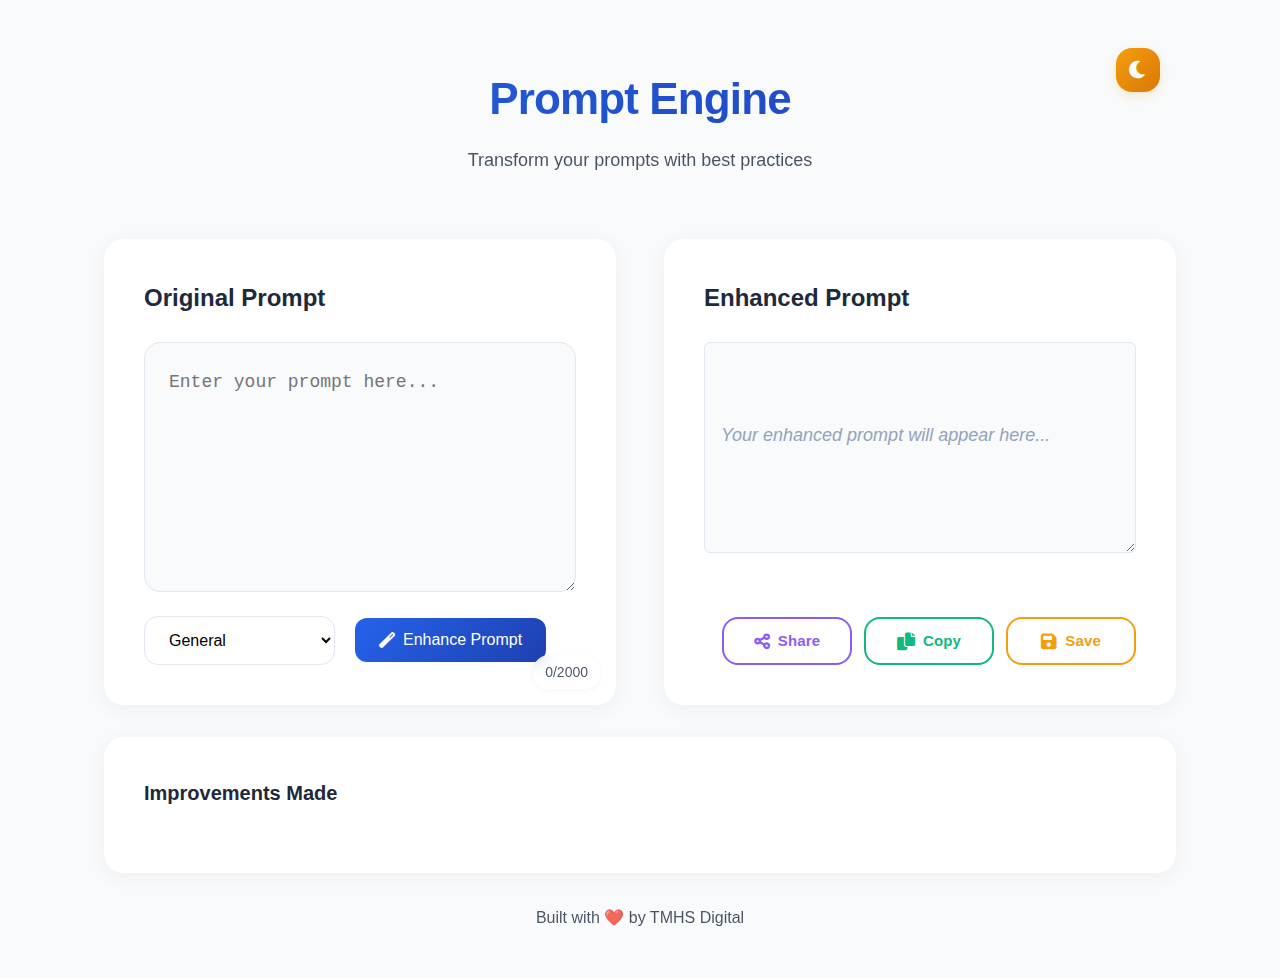
==== index.html @ 021c208a "Refactor UI styles for share dialog and improve accessibility and maintainability" ====
<!DOCTYPE html>
<html lang="en">
<head>
    <meta charset="UTF-8">
    <meta name="viewport" content="width=device-width, initial-scale=1.0">
    <meta name="theme-color" content="#f8fafc">
    <title>Prompt Engine - Transform Your Prompts</title>
    <link rel="stylesheet" href="css/styles.css">
    <link rel="stylesheet" href="https://cdnjs.cloudflare.com/ajax/libs/font-awesome/6.0.0/css/all.min.css">
</head>
<body>
    <div class="container">
        <header>
            <div class="feature-buttons">
                <button id="darkModeBtn" class="feature-btn" title="Toggle Dark Mode" aria-label="Toggle Dark Mode">
                    <i class="fas fa-moon"></i>
                </button>
            </div>
            <h1>Prompt Engine</h1>
            <p>Transform your prompts with best practices</p>
        </header>

        <main>
            <div class="prompt-container">
                <div class="input-section">
                    <h2>Original Prompt</h2>
                    <textarea 
                        id="originalPrompt" 
                        placeholder="Enter your prompt here..."
                        aria-label="Enter your original prompt"
                        data-max-length="2000"
                    ></textarea>
                    <div class="char-counter" id="charCounter">0/2000</div>
                    <div class="options">
                        <select id="promptType" aria-label="Select prompt type">
                            <option value="general">General</option>
                            <option value="completion">Completion</option>
                            <option value="chat">Chat</option>
                            <option value="image">Image Generation</option>
                        </select>
                        <button id="generateBtn" class="primary-btn">
                            <i class="fas fa-magic"></i> Enhance Prompt
                        </button>
                    </div>
                </div>

                <div class="output-section">
                    <h2>Enhanced Prompt</h2>
                    <div id="enhancedPrompt" class="enhanced-output" aria-live="polite">
                        <p class="placeholder">Your enhanced prompt will appear here...</p>
                    </div>
                    <div class="actions">
                        <button id="shareBtn" class="secondary-btn" title="Share Prompt">
                            <i class="fas fa-share-alt"></i> Share
                        </button>
                        <button id="copyBtn" class="secondary-btn" title="Copy to Clipboard">
                            <i class="fas fa-copy"></i> Copy
                        </button>
                        <button id="saveBtn" class="secondary-btn" title="Save Prompt">
                            <i class="fas fa-save"></i> Save
                        </button>
                    </div>
                </div>
            </div>

            <div class="improvements-section">
                <h3>Improvements Made</h3>
                <ul id="improvementsList"></ul>
            </div>
        </main>

        <footer>
            <p>Built with ❤️ by TMHS Digital</p>
        </footer>
    </div>

    <!-- Saved Prompts Viewer -->
    <div id="savedPromptsViewer" class="saved-prompts-viewer">
        <div class="saved-prompts-content">
            <div class="saved-prompts-header">
                <h3>Saved Prompts</h3>
                <button class="close-viewer-btn">
                    <i class="fas fa-times"></i>
                </button>
            </div>
            <div class="saved-prompts-list"></div>
        </div>
    </div>

    <!-- Scripts -->
    <script type="module" src="js/features/uiFeatures.js"></script>
    <script type="module" src="js/features/promptTypes.js"></script>
    <script type="module" src="js/features/enhancementRules.js"></script>
    <script type="module" src="js/features/promptValidator.js"></script>
    <script type="module" src="js/features/promptEnhancer.js"></script>
    <script type="module" src="js/features/shareFeatures.js"></script>
    <script type="module" src="js/main.js"></script>
</body>
</html>
---- css/styles.css ----
:root {
    --primary-color: #2563eb;
    --secondary-color: #1e40af;
    --background-color: #f8fafc;
    --text-color: #1e293b;
    --border-color: #e2e8f0;
    --success-color: #10b981;
    --shadow-color: rgba(0, 0, 0, 0.1);
    --notification-info: #3b82f6;
    --notification-success: #10b981;
    --notification-error: #ef4444;
    --dark-bg: #1a1a1a;
    --dark-surface: #2d2d2d;
    --dark-text: #e5e5e5;
}

* {
    margin: 0;
    padding: 0;
    box-sizing: border-box;
}

body {
    font-family: -apple-system, BlinkMacSystemFont, 'Segoe UI', Roboto, Oxygen, Ubuntu, Cantarell, sans-serif;
    line-height: 1.6;
    color: var(--text-color);
    background-color: var(--background-color);
}

.container {
    max-width: 1200px;
    margin: 0 auto;
    padding: 2rem 4rem;
    min-height: 100vh;
    display: flex;
    flex-direction: column;
}

header {
    text-align: center;
    margin-bottom: 4rem;
    position: relative;
    padding-top: 2rem;
}

header h1 {
    font-size: 2.75rem;
    font-weight: 800;
    background: linear-gradient(135deg, var(--primary-color), var(--secondary-color));
    -webkit-background-clip: text;
    background-clip: text;
    -webkit-text-fill-color: transparent;
    margin-bottom: 0.75rem;
    letter-spacing: -0.02em;
}

header p {
    color: var(--text-color);
    opacity: 0.8;
    font-size: 1.125rem;
    font-weight: 500;
}

.prompt-container {
    display: grid;
    grid-template-columns: repeat(2, 1fr);
    gap: 3rem;
    margin-bottom: 2rem;
}

.input-section, .output-section {
    background: white;
    padding: 2.5rem;
    border-radius: 1.25rem;
    box-shadow: 0 4px 20px rgba(0, 0, 0, 0.05);
    display: flex;
    flex-direction: column;
    gap: 1.5rem;
}

h2 {
    font-size: 1.5rem;
    font-weight: 600;
    color: var(--text-color);
    margin: 0;
}

textarea, .enhanced-output {
    flex: 1;
    min-height: 250px;
    padding: 1.5rem;
    border: 1px solid var(--border-color);
    border-radius: 1rem;
    font-size: 1.125rem;
    line-height: 1.7;
    background: var(--background-color);
    transition: all 0.2s ease;
    resize: vertical;
    max-height: 500px;
}

textarea:focus {
    outline: none;
    border-color: var(--primary-color);
    box-shadow: 0 0 0 3px rgba(37, 99, 235, 0.1);
}

.options {
    display: flex;
    gap: 1.25rem;
    align-items: center;
    flex-wrap: wrap;
}

select {
    min-width: 180px;
    padding: 0.875rem 1.25rem;
    border: 1px solid var(--border-color);
    border-radius: 0.875rem;
    font-size: 1rem;
    background-color: white;
    cursor: pointer;
    transition: all 0.2s ease;
}

select:hover {
    border-color: var(--primary-color);
}

.primary-btn, .secondary-btn {
    height: 2.75rem;
    padding: 0 1.5rem;
    border: none;
    border-radius: 0.75rem;
    font-size: 1rem;
    font-weight: 500;
    cursor: pointer;
    display: inline-flex;
    align-items: center;
    justify-content: center;
    gap: 0.5rem;
    transition: all 0.2s ease;
    white-space: nowrap;
}

.primary-btn {
    background: linear-gradient(135deg, var(--primary-color), var(--secondary-color));
    color: white;
    min-width: 160px;
}

.primary-btn:hover {
    transform: translateY(-1px);
    box-shadow: 0 4px 12px rgba(37, 99, 235, 0.2);
}

.secondary-btn {
    background-color: white;
    color: var(--text-color);
    border: 1px solid var(--border-color);
    min-width: 120px;
}

.secondary-btn:hover {
    border-color: var(--primary-color);
    color: var(--primary-color);
    transform: translateY(-1px);
}

.enhanced-output {
    background-color: var(--background-color);
    padding: 1rem;
    border-radius: 0.375rem;
    min-height: 200px;
    max-height: 400px;
    margin-bottom: 1rem;
    overflow-y: auto;
    word-wrap: break-word;
    white-space: pre-wrap;
}

.enhanced-output pre {
    margin: 0;
    white-space: pre-wrap;
    word-wrap: break-word;
    font-family: inherit;
}

.placeholder {
    color: #94a3b8;
    font-style: italic;
}

.actions {
    display: flex;
    gap: 1rem;
    justify-content: flex-end;
    margin-top: auto;
}

.improvements-section {
    background: white;
    padding: 2.5rem;
    border-radius: 1.25rem;
    box-shadow: 0 4px 20px rgba(0, 0, 0, 0.05);
    margin-top: 1rem;
}

.improvements-section h3 {
    font-size: 1.25rem;
    font-weight: 600;
    margin-bottom: 1.5rem;
    color: var(--text-color);
}

#improvementsList {
    display: grid;
    gap: 1.25rem;
    grid-template-columns: repeat(auto-fit, minmax(350px, 1fr));
}

#improvementsList li {
    padding: 1.25rem;
    background: var(--background-color);
    border-radius: 1rem;
    display: flex;
    align-items: center;
    gap: 1rem;
    transition: transform 0.2s ease;
}

#improvementsList li:hover {
    transform: translateY(-2px);
}

#improvementsList li::before {
    content: "✓";
    display: flex;
    align-items: center;
    justify-content: center;
    width: 24px;
    height: 24px;
    background: var(--success-color);
    color: white;
    border-radius: 50%;
    flex-shrink: 0;
}

footer {
    text-align: center;
    padding: 2rem 0 1rem;
    color: var(--text-color);
    opacity: 0.8;
}

@media (max-width: 768px) {
    .prompt-container {
        grid-template-columns: 1fr;
    }
    
    .container {
        padding: 1rem;
    }
}

/* Dark Mode Styles */
.dark-mode {
    --background-color: var(--dark-bg);
    --text-color: var(--dark-text);
    color-scheme: dark;
}

.dark-mode .input-section,
.dark-mode .output-section,
.dark-mode .improvements-section {
    background: var(--dark-surface);
    box-shadow: 0 4px 20px rgba(0, 0, 0, 0.2);
}

.dark-mode textarea,
.dark-mode .enhanced-output,
.dark-mode select,
.dark-mode #improvementsList li {
    background: var(--dark-bg);
    border-color: #404040;
}

.dark-mode .secondary-btn {
    background: var(--dark-surface);
    border-color: #404040;
    color: var(--dark-text);
}

.dark-mode .secondary-btn:hover {
    border-color: #60a5fa;
    color: #60a5fa;
}

/* Character Counter */
.char-counter {
    font-size: 0.875rem;
    color: var(--text-color);
    opacity: 0.8;
    text-align: right;
    margin: -0.75rem 0 0 0;
}

/* Share Button */
.share-btn {
    margin-left: auto;
}

/* Notifications */
.notification {
    position: fixed;
    bottom: 1rem;
    right: 1rem;
    padding: 1rem 1.5rem;
    border-radius: 0.5rem;
    background: white;
    color: var(--text-color);
    box-shadow: 0 4px 6px var(--shadow-color);
    transform: translateY(100%);
    opacity: 0;
    transition: all 0.3s ease;
}

.notification.show {
    transform: translateY(0);
    opacity: 1;
}

.notification.info {
    background: var(--notification-info);
    color: white;
}

.notification.success {
    background: var(--notification-success);
    color: white;
}

.notification.error {
    background: var(--notification-error);
    color: white;
}

/* Loading State */
.loading {
    opacity: 0.7;
    cursor: not-allowed;
}

/* Feature Buttons */
.feature-buttons {
    position: absolute;
    top: 1rem;
    right: 1rem;
    display: flex;
    gap: 0.75rem;
}

.feature-btn {
    width: 2.75rem;
    height: 2.75rem;
    border-radius: 1rem;
    background: white;
    border: 2px solid var(--border-color);
    cursor: pointer;
    color: var(--text-color);
    transition: all 0.3s ease;
    display: flex;
    align-items: center;
    justify-content: center;
    position: relative;
    overflow: hidden;
}

.feature-btn::before {
    content: '';
    position: absolute;
    top: 0;
    left: 0;
    right: 0;
    bottom: 0;
    background: currentColor;
    opacity: 0;
    transition: opacity 0.2s ease;
    z-index: 0;
}

.feature-btn i {
    font-size: 1.25rem;
    z-index: 1;
    transition: all 0.3s ease;
}

/* Dark Mode Toggle Specific Styles */
#darkModeBtn {
    background: linear-gradient(135deg, #f59e0b, #d97706);
    border: none;
    color: white;
    box-shadow: 0 4px 12px rgba(245, 158, 11, 0.2);
}

#darkModeBtn:hover {
    transform: translateY(-2px) scale(1.05);
    box-shadow: 0 6px 16px rgba(245, 158, 11, 0.3);
}

#darkModeBtn::after {
    content: 'Toggle theme';
    position: absolute;
    bottom: -2.5rem;
    left: 50%;
    transform: translateX(-50%) translateY(10px);
    background: rgba(0, 0, 0, 0.8);
    color: white;
    padding: 0.5rem 0.75rem;
    border-radius: 0.5rem;
    font-size: 0.875rem;
    white-space: nowrap;
    opacity: 0;
    visibility: hidden;
    transition: all 0.2s ease;
    pointer-events: none;
}

#darkModeBtn:hover::after {
    opacity: 1;
    visibility: visible;
    transform: translateX(-50%) translateY(0);
}

/* Dark Mode Button States */
.dark-mode #darkModeBtn {
    background: linear-gradient(135deg, #3b82f6, #1d4ed8);
    box-shadow: 0 4px 12px rgba(59, 130, 246, 0.2);
}

.dark-mode #darkModeBtn:hover {
    box-shadow: 0 6px 16px rgba(59, 130, 246, 0.3);
}

.dark-mode #darkModeBtn i {
    transform: rotate(360deg);
}

/* Pulse Animation for Initial Load */
@keyframes pulse {
    0% { transform: scale(1); }
    50% { transform: scale(1.05); }
    100% { transform: scale(1); }
}

.feature-btn.pulse {
    animation: pulse 2s ease infinite;
}

/* Mobile Adjustments */
@media (max-width: 768px) {
    .feature-buttons {
        top: 0.75rem;
        right: 0.75rem;
    }

    .feature-btn {
        width: 2.5rem;
        height: 2.5rem;
    }
}

/* Responsive Design Updates */
@media (max-width: 1200px) {
    .container {
        padding: 2rem;
    }
}

@media (max-width: 768px) {
    .prompt-container {
        grid-template-columns: 1fr;
        gap: 2rem;
    }

    .input-section, .output-section {
        padding: 2rem;
    }

    .options {
        flex-direction: column;
        align-items: stretch;
    }

    select, .primary-btn {
        width: 100%;
    }

    .actions {
        flex-wrap: wrap;
        justify-content: stretch;
    }

    .secondary-btn {
        flex: 1;
        min-width: 0;
    }
}

/* Character Counter Position */
.char-counter {
    position: absolute;
    bottom: 1rem;
    right: 1rem;
    font-size: 0.875rem;
    color: var(--text-color);
    opacity: 0.8;
    background: rgba(255, 255, 255, 0.9);
    padding: 0.35rem 0.75rem;
    border-radius: 1rem;
    -webkit-backdrop-filter: blur(8px);
    backdrop-filter: blur(8px);
    box-shadow: 0 2px 8px rgba(0, 0, 0, 0.05);
    transition: all 0.2s ease;
    z-index: 1;
}

.dark-mode .char-counter {
    background: rgba(45, 45, 45, 0.9);
    color: var(--dark-text);
}

.char-counter.near-limit {
    color: var(--notification-error);
    background: rgba(254, 226, 226, 0.9);
}

.dark-mode .char-counter.near-limit {
    background: rgba(127, 29, 29, 0.9);
}

/* Output Actions */
.actions {
    display: flex;
    gap: 0.75rem;
    justify-content: flex-end;
    margin-top: 1.5rem;
}

.secondary-btn {
    background: transparent;
    color: var(--text-color);
    border: 2px solid var(--border-color);
    min-width: 130px;
    height: 3rem;
    padding: 0 1.25rem;
    border-radius: 1rem;
    font-size: 0.9375rem;
    font-weight: 600;
    letter-spacing: 0.01em;
    display: inline-flex;
    align-items: center;
    justify-content: center;
    gap: 0.5rem;
    transition: all 0.2s ease;
    position: relative;
    overflow: hidden;
}

.secondary-btn::before {
    content: '';
    position: absolute;
    top: 0;
    left: 0;
    right: 0;
    bottom: 0;
    background: currentColor;
    opacity: 0;
    transition: opacity 0.2s ease;
    z-index: 0;
}

.secondary-btn:hover {
    transform: translateY(-2px);
    border-color: var(--primary-color);
    color: var(--primary-color);
    box-shadow: 0 4px 12px rgba(37, 99, 235, 0.1);
}

.secondary-btn:hover::before {
    opacity: 0.05;
}

.secondary-btn i {
    font-size: 1.125rem;
    z-index: 1;
}

.secondary-btn span {
    z-index: 1;
}

/* Specific button styles */
.secondary-btn[title="Share Prompt"] {
    border-color: #8b5cf6;
    color: #8b5cf6;
}

.secondary-btn[title="Share Prompt"]:hover {
    border-color: #7c3aed;
    color: #7c3aed;
    box-shadow: 0 4px 12px rgba(139, 92, 246, 0.1);
}

.secondary-btn[title="Copy to Clipboard"] {
    border-color: #10b981;
    color: #10b981;
}

.secondary-btn[title="Copy to Clipboard"]:hover {
    border-color: #059669;
    color: #059669;
    box-shadow: 0 4px 12px rgba(16, 185, 129, 0.1);
}

.secondary-btn[title="Save Prompt"] {
    border-color: #f59e0b;
    color: #f59e0b;
}

.secondary-btn[title="Save Prompt"]:hover {
    border-color: #d97706;
    color: #d97706;
    box-shadow: 0 4px 12px rgba(245, 158, 11, 0.1);
}

/* Dark mode adjustments for buttons */
.dark-mode .secondary-btn {
    background: transparent;
    border-color: #4b5563;
    color: var(--dark-text);
}

.dark-mode .secondary-btn[title="Share Prompt"] {
    border-color: #8b5cf6;
    color: #a78bfa;
}

.dark-mode .secondary-btn[title="Copy to Clipboard"] {
    border-color: #10b981;
    color: #34d399;
}

.dark-mode .secondary-btn[title="Save Prompt"] {
    border-color: #f59e0b;
    color: #fbbf24;
}

.dark-mode .secondary-btn:hover {
    transform: translateY(-2px);
    box-shadow: 0 4px 12px rgba(0, 0, 0, 0.2);
}

/* Mobile responsiveness for buttons */
@media (max-width: 768px) {
    .actions {
        flex-direction: row;
        flex-wrap: wrap;
        gap: 1rem;
    }

    .secondary-btn {
        flex: 1;
        min-width: 0;
        padding: 0 1rem;
    }
}

/* Input Section Position */
.input-section {
    position: relative;
}

/* Saved Prompts Viewer */
.saved-prompts-viewer {
    position: fixed;
    top: 0;
    left: 0;
    right: 0;
    bottom: 0;
    background: rgba(0, 0, 0, 0.5);
    display: flex;
    align-items: center;
    justify-content: center;
    z-index: 1000;
    opacity: 0;
    visibility: hidden;
    transition: all 0.3s ease;
    backdrop-filter: blur(4px);
    -webkit-backdrop-filter: blur(4px);
}

.saved-prompts-viewer.show {
    opacity: 1;
    visibility: visible;
}

.saved-prompts-content {
    background: white;
    width: 90%;
    max-width: 800px;
    max-height: 90vh;
    border-radius: 1.25rem;
    box-shadow: 0 8px 32px rgba(0, 0, 0, 0.1);
    overflow: hidden;
    transform: translateY(20px);
    transition: transform 0.3s ease;
}

.saved-prompts-viewer.show .saved-prompts-content {
    transform: translateY(0);
}

.saved-prompts-header {
    padding: 1.5rem 2rem;
    border-bottom: 1px solid var(--border-color);
    display: flex;
    align-items: center;
    justify-content: space-between;
}

.saved-prompts-header h3 {
    font-size: 1.5rem;
    font-weight: 700;
    margin: 0;
    background: linear-gradient(135deg, var(--primary-color), var(--secondary-color));
    -webkit-background-clip: text;
    background-clip: text;
    -webkit-text-fill-color: transparent;
}

.close-viewer-btn {
    background: none;
    border: none;
    color: var(--text-color);
    cursor: pointer;
    padding: 0.5rem;
    font-size: 1.25rem;
    transition: all 0.2s ease;
}

.close-viewer-btn:hover {
    color: var(--primary-color);
    transform: scale(1.1);
}

.saved-prompts-list {
    padding: 2rem;
    overflow-y: auto;
    max-height: calc(90vh - 5rem);
}

.saved-prompt-item {
    background: var(--background-color);
    border-radius: 1rem;
    padding: 1.5rem;
    margin-bottom: 1.5rem;
    transition: all 0.2s ease;
}

.saved-prompt-item:last-child {
    margin-bottom: 0;
}

.saved-prompt-item:hover {
    transform: translateY(-2px);
    box-shadow: 0 4px 12px rgba(0, 0, 0, 0.05);
}

.saved-prompt-header {
    display: flex;
    justify-content: space-between;
    margin-bottom: 1rem;
    font-size: 0.875rem;
}

.prompt-type {
    color: var(--primary-color);
    font-weight: 600;
}

.prompt-date {
    color: var(--text-color);
    opacity: 0.7;
}

.prompt-content {
    margin-bottom: 1.25rem;
}

.prompt-content strong {
    display: block;
    margin-bottom: 0.5rem;
    color: var(--text-color);
}

.prompt-content p {
    color: var(--text-color);
    opacity: 0.9;
    margin: 0 0 1rem;
    line-height: 1.6;
}

.prompt-actions {
    display: flex;
    gap: 1rem;
    justify-content: flex-end;
}

.load-prompt-btn,
.delete-prompt-btn {
    padding: 0.5rem 1rem;
    border-radius: 0.75rem;
    font-size: 0.875rem;
    font-weight: 500;
    display: inline-flex;
    align-items: center;
    gap: 0.5rem;
    cursor: pointer;
    transition: all 0.2s ease;
}

.load-prompt-btn {
    background: var(--primary-color);
    color: white;
    border: none;
}

.load-prompt-btn:hover {
    background: var(--secondary-color);
    transform: translateY(-1px);
}

.delete-prompt-btn {
    background: transparent;
    color: var(--notification-error);
    border: 1px solid currentColor;
}

.delete-prompt-btn:hover {
    background: rgba(239, 68, 68, 0.1);
    transform: translateY(-1px);
}

.no-prompts {
    text-align: center;
    padding: 3rem;
    color: var(--text-color);
    opacity: 0.7;
    font-style: italic;
}

/* Dark mode adjustments */
.dark-mode .saved-prompts-content {
    background: var(--dark-surface);
}

.dark-mode .saved-prompt-item {
    background: var(--dark-bg);
}

.dark-mode .close-viewer-btn {
    color: var(--dark-text);
}

.dark-mode .prompt-content strong,
.dark-mode .prompt-content p {
    color: var(--dark-text);
}

/* Mobile adjustments */
@media (max-width: 768px) {
    .saved-prompts-content {
        width: 95%;
    }

    .saved-prompts-header {
        padding: 1rem 1.5rem;
    }

    .saved-prompts-list {
        padding: 1.5rem;
    }

    .saved-prompt-item {
        padding: 1.25rem;
    }

    .prompt-actions {
        flex-direction: column;
    }

    .load-prompt-btn,
    .delete-prompt-btn {
        width: 100%;
        justify-content: center;
    }
}
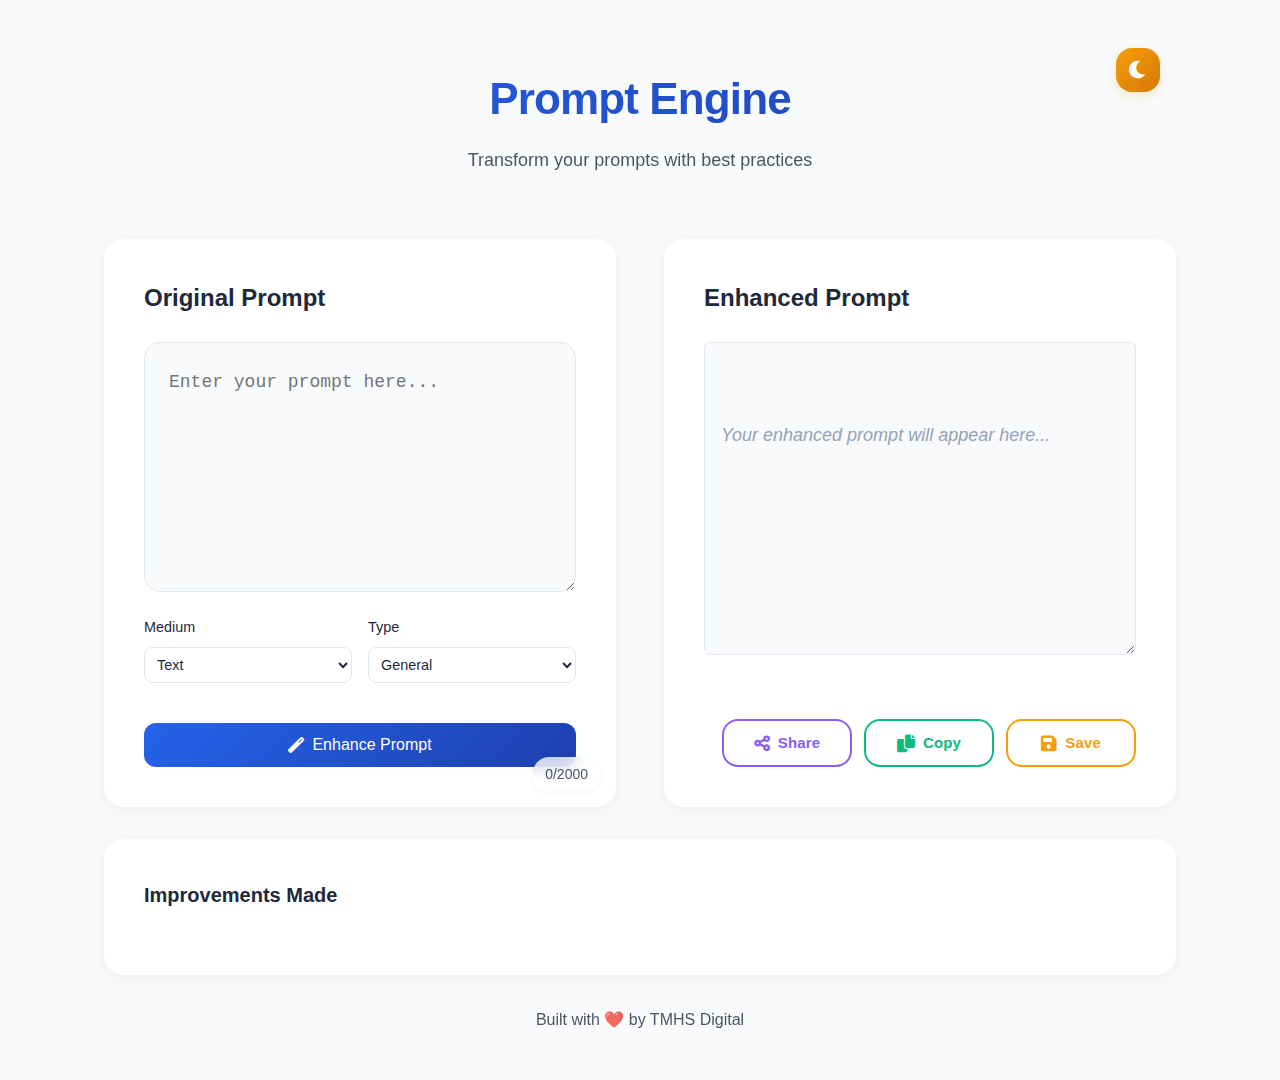
==== commit 208fc8a1: "Refactor UI styles for share dialog and prompt type selection" ====
--- a/index.html
+++ b/index.html
@@ -31,17 +31,24 @@
                         data-max-length="2000"
                     ></textarea>
                     <div class="char-counter" id="charCounter">0/2000</div>
-                    <div class="options">
-                        <select id="promptType" aria-label="Select prompt type">
-                            <option value="general">General</option>
-                            <option value="completion">Completion</option>
-                            <option value="chat">Chat</option>
-                            <option value="image">Image Generation</option>
-                        </select>
-                        <button id="generateBtn" class="primary-btn">
-                            <i class="fas fa-magic"></i> Enhance Prompt
-                        </button>
+                    <div class="prompt-type-section">
+                        <div class="select-group">
+                            <label for="promptMedium">Medium</label>
+                            <select id="promptMedium" class="form-select" aria-label="Select prompt medium">
+                                <option value="text">Text</option>
+                                <option value="image">Image</option>
+                            </select>
+                        </div>
+                        <div class="select-group">
+                            <label for="promptType">Type</label>
+                            <select id="promptType" class="form-select" aria-label="Select prompt type">
+                                <!-- Dynamically populated based on selected medium -->
+                            </select>
+                        </div>
                     </div>
+                    <button id="generateBtn" class="primary-btn">
+                        <i class="fas fa-magic"></i> Enhance Prompt
+                    </button>
                 </div>
 
                 <div class="output-section">
--- a/css/styles.css
+++ b/css/styles.css
@@ -905,4 +905,61 @@
         width: 100%;
         justify-content: center;
     }
-} +}
+
+.prompt-type-section {
+    display: flex;
+    gap: 1rem;
+    margin-bottom: 1rem;
+}
+
+.select-group {
+    flex: 1;
+    display: flex;
+    flex-direction: column;
+    gap: 0.5rem;
+}
+
+.select-group label {
+    font-size: 0.9rem;
+    color: var(--text-color);
+    font-weight: 500;
+}
+
+.form-select {
+    padding: 0.5rem;
+    border: 1px solid var(--border-color);
+    border-radius: 0.5rem;
+    background-color: var(--bg-color);
+    color: var(--text-color);
+    font-size: 0.9rem;
+    cursor: pointer;
+    transition: all 0.2s ease;
+}
+
+.form-select:hover {
+    border-color: var(--primary-color);
+}
+
+.form-select:focus {
+    outline: none;
+    border-color: var(--primary-color);
+    box-shadow: 0 0 0 2px var(--primary-color-alpha);
+}
+
+/* Dark mode adjustments */
+.dark-mode .form-select {
+    background-color: var(--bg-color-dark);
+    border-color: var(--border-color-dark);
+}
+
+.dark-mode .form-select:hover {
+    border-color: var(--primary-color-light);
+}
+
+.dark-mode .form-select:focus {
+    border-color: var(--primary-color-light);
+    box-shadow: 0 0 0 2px var(--primary-color-light-alpha);
+}
+
+/* ... rest of the existing styles ... */ 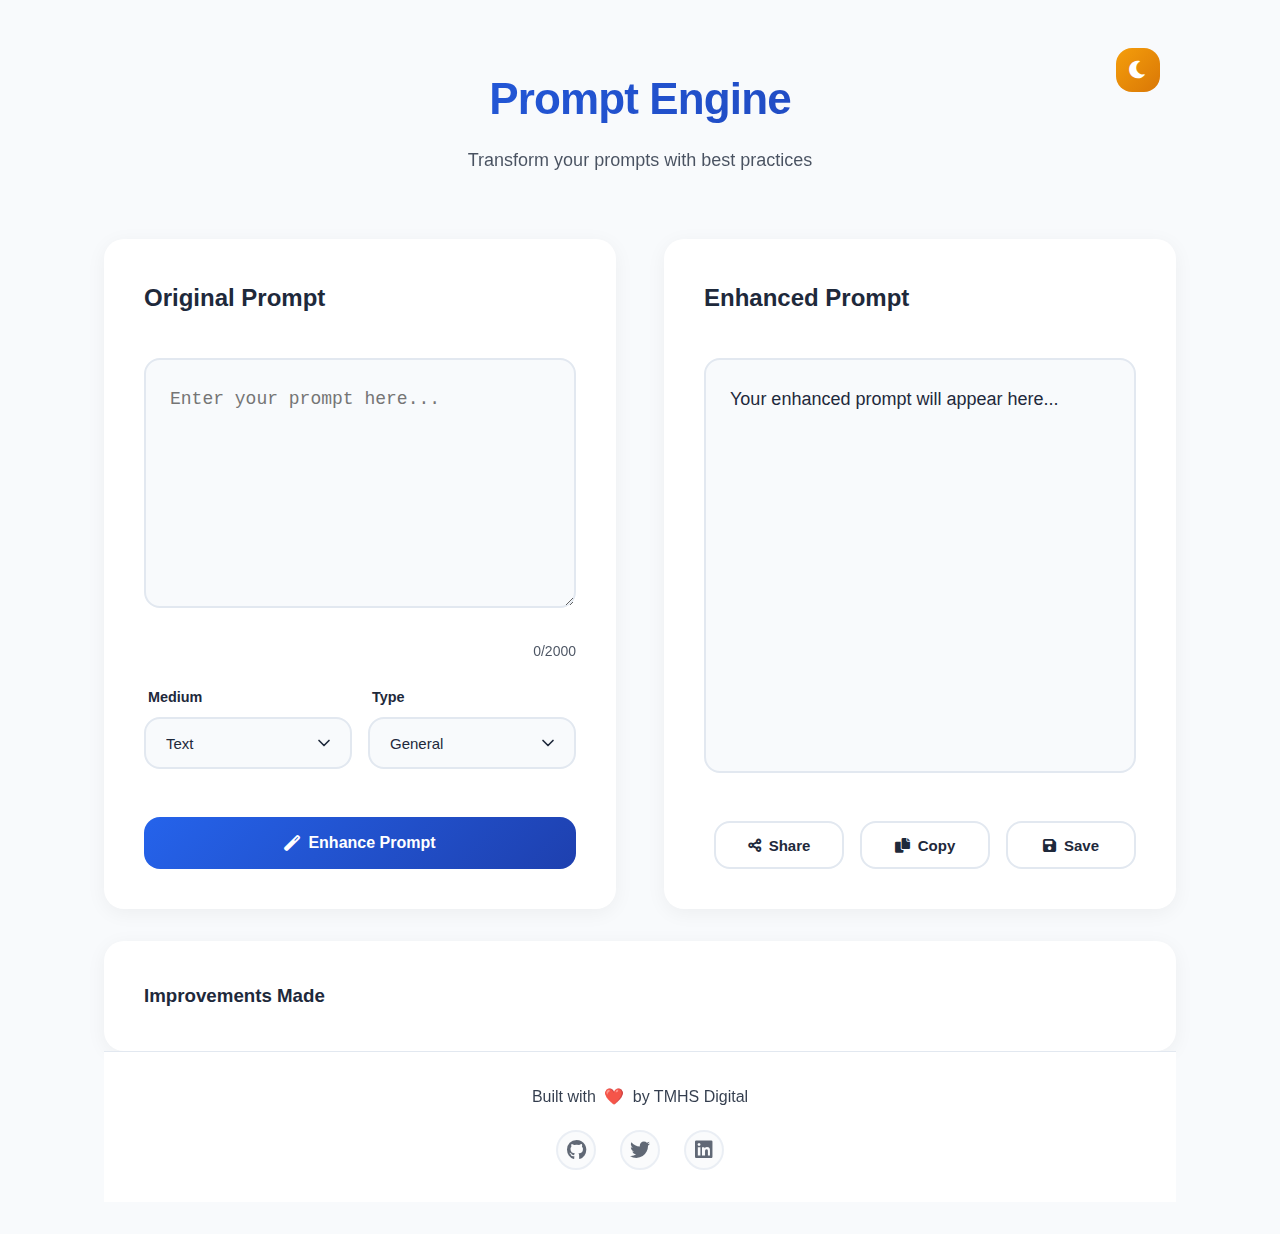
==== commit 6a8d8bf2: "Refactor footer styles and add social media links" ====
--- a/index.html
+++ b/index.html
@@ -76,9 +76,8 @@
             </div>
         </main>
 
-        <footer>
-            <p>Built with ❤️ by TMHS Digital</p>
-        </footer>
+        <!-- Include Footer -->
+        <div id="footer-container"></div>
     </div>
 
     <!-- Saved Prompts Viewer -->
@@ -86,8 +85,8 @@
         <div class="saved-prompts-content">
             <div class="saved-prompts-header">
                 <h3>Saved Prompts</h3>
-                <button class="close-viewer-btn">
-                    <i class="fas fa-times"></i>
+                <button class="close-viewer-btn" title="Close saved prompts" aria-label="Close saved prompts">
+                    <i class="fas fa-times" aria-hidden="true"></i>
                 </button>
             </div>
             <div class="saved-prompts-list"></div>
--- a/css/styles.css
+++ b/css/styles.css
@@ -1,3 +1,4 @@
+/* Root Variables */
 :root {
     --primary-color: #2563eb;
     --secondary-color: #1e40af;
@@ -12,8 +13,11 @@
     --dark-bg: #1a1a1a;
     --dark-surface: #2d2d2d;
     --dark-text: #e5e5e5;
-}
-
+    --dark-border: #404040;
+    --dark-hover: #3d3d3d;
+}
+
+/* Base Styles */
 * {
     margin: 0;
     padding: 0;
@@ -27,6 +31,7 @@
     background-color: var(--background-color);
 }
 
+/* Layout */
 .container {
     max-width: 1200px;
     margin: 0 auto;
@@ -36,6 +41,7 @@
     flex-direction: column;
 }
 
+/* Header */
 header {
     text-align: center;
     margin-bottom: 4rem;
@@ -61,6 +67,7 @@
     font-weight: 500;
 }
 
+/* Main Content */
 .prompt-container {
     display: grid;
     grid-template-columns: repeat(2, 1fr);
@@ -78,22 +85,141 @@
     gap: 1.5rem;
 }
 
-h2 {
-    font-size: 1.5rem;
+/* Form Elements */
+.prompt-type-section {
+    display: flex;
+    gap: 1rem;
+    margin-bottom: 1.5rem;
+}
+
+.select-group {
+    flex: 1;
+    display: flex;
+    flex-direction: column;
+    gap: 0.5rem;
+}
+
+.select-group label {
+    font-size: 0.9rem;
+    color: var(--text-color);
     font-weight: 600;
-    color: var(--text-color);
-    margin: 0;
-}
-
+    margin-left: 0.25rem;
+}
+
+.form-select {
+    padding: 0.875rem 1.25rem;
+    border: 2px solid var(--border-color);
+    border-radius: 1rem;
+    background-color: var(--background-color);
+    color: var(--text-color);
+    font-size: 0.9375rem;
+    font-weight: 500;
+    cursor: pointer;
+    transition: all 0.2s ease, opacity 0.15s ease;
+    -webkit-appearance: none;
+    -moz-appearance: none;
+    appearance: none;
+    background-image: url("data:image/svg+xml,%3csvg xmlns='http://www.w3.org/2000/svg' viewBox='0 0 24 24' fill='none' stroke='%231e293b' stroke-width='2' stroke-linecap='round' stroke-linejoin='round'%3e%3cpolyline points='6 9 12 15 18 9'%3e%3c/polyline%3e%3c/svg%3e");
+    background-repeat: no-repeat;
+    background-position: right 1rem center;
+    background-size: 1.25rem;
+    padding-right: 2.5rem;
+    min-width: 180px;
+    height: 3.25rem;
+}
+
+.form-select option {
+    padding: 0.75rem 1rem;
+    background-color: var(--background-color);
+    color: var(--text-color);
+    font-size: 0.9375rem;
+}
+
+.form-select:hover {
+    border-color: var(--primary-color);
+    transform: translateY(-1px);
+    box-shadow: 0 4px 12px rgba(37, 99, 235, 0.1);
+}
+
+.form-select:focus {
+    outline: none;
+    border-color: var(--primary-color);
+    box-shadow: 0 0 0 3px rgba(37, 99, 235, 0.1);
+}
+
+/* Dark Mode */
+.dark-mode {
+    --background-color: var(--dark-bg);
+    --text-color: var(--dark-text);
+    --border-color: var(--dark-border);
+    color-scheme: dark;
+}
+
+.dark-mode .input-section,
+.dark-mode .output-section,
+.dark-mode .improvements-section {
+    background: var(--dark-surface);
+    box-shadow: 0 4px 20px rgba(0, 0, 0, 0.2);
+}
+
+.dark-mode .form-select {
+    background-color: var(--dark-bg);
+    border-color: var(--dark-border);
+    color: var(--dark-text);
+    background-image: url("data:image/svg+xml,%3csvg xmlns='http://www.w3.org/2000/svg' viewBox='0 0 24 24' fill='none' stroke='%23e5e5e5' stroke-width='2' stroke-linecap='round' stroke-linejoin='round'%3e%3cpolyline points='6 9 12 15 18 9'%3e%3c/polyline%3e%3c/svg%3e");
+}
+
+.dark-mode .form-select option {
+    background-color: var(--dark-bg);
+    color: var(--dark-text);
+}
+
+.dark-mode .form-select:hover {
+    border-color: var(--primary-color);
+    background-color: var(--dark-hover);
+    box-shadow: 0 4px 12px rgba(37, 99, 235, 0.2);
+}
+
+.dark-mode .form-select:focus {
+    border-color: var(--primary-color);
+    background-color: var(--dark-hover);
+    box-shadow: 0 0 0 3px rgba(37, 99, 235, 0.2);
+}
+
+/* Responsive Design */
+@media (max-width: 768px) {
+    .container {
+        padding: 1rem;
+    }
+
+    .prompt-container {
+        grid-template-columns: 1fr;
+        gap: 2rem;
+    }
+
+    .prompt-type-section {
+        flex-direction: column;
+        gap: 1rem;
+    }
+
+    .form-select {
+        width: 100%;
+        min-width: 0;
+        height: 3rem;
+    }
+}
+
+/* Add missing styles for text elements */
 textarea, .enhanced-output {
     flex: 1;
     min-height: 250px;
     padding: 1.5rem;
-    border: 1px solid var(--border-color);
+    border: 2px solid var(--border-color);
     border-radius: 1rem;
     font-size: 1.125rem;
     line-height: 1.7;
     background: var(--background-color);
+    color: var(--text-color);
     transition: all 0.2s ease;
     resize: vertical;
     max-height: 500px;
@@ -105,48 +231,36 @@
     box-shadow: 0 0 0 3px rgba(37, 99, 235, 0.1);
 }
 
-.options {
-    display: flex;
-    gap: 1.25rem;
-    align-items: center;
-    flex-wrap: wrap;
-}
-
-select {
-    min-width: 180px;
-    padding: 0.875rem 1.25rem;
-    border: 1px solid var(--border-color);
-    border-radius: 0.875rem;
-    font-size: 1rem;
-    background-color: white;
-    cursor: pointer;
-    transition: all 0.2s ease;
-}
-
-select:hover {
+/* Dark mode adjustments for text elements */
+.dark-mode textarea,
+.dark-mode .enhanced-output {
+    background: var(--dark-bg);
+    border-color: var(--dark-border);
+    color: var(--dark-text);
+}
+
+.dark-mode textarea:focus {
     border-color: var(--primary-color);
-}
-
-.primary-btn, .secondary-btn {
-    height: 2.75rem;
-    padding: 0 1.5rem;
-    border: none;
-    border-radius: 0.75rem;
-    font-size: 1rem;
-    font-weight: 500;
-    cursor: pointer;
-    display: inline-flex;
-    align-items: center;
-    justify-content: center;
-    gap: 0.5rem;
-    transition: all 0.2s ease;
-    white-space: nowrap;
-}
-
+    box-shadow: 0 0 0 3px rgba(37, 99, 235, 0.2);
+}
+
+/* Add styles for buttons */
 .primary-btn {
     background: linear-gradient(135deg, var(--primary-color), var(--secondary-color));
     color: white;
+    border: none;
+    height: 3.25rem;
+    padding: 0 1.5rem;
+    border-radius: 1rem;
+    font-size: 1rem;
+    font-weight: 600;
+    cursor: pointer;
+    transition: all 0.2s ease;
     min-width: 160px;
+    display: inline-flex;
+    align-items: center;
+    justify-content: center;
+    gap: 0.5rem;
 }
 
 .primary-btn:hover {
@@ -155,179 +269,439 @@
 }
 
 .secondary-btn {
-    background-color: white;
-    color: var(--text-color);
-    border: 1px solid var(--border-color);
-    min-width: 120px;
+    background: transparent;
+    border: 2px solid var(--border-color);
+    color: var(--text-color);
+    height: 3rem;
+    padding: 0 1.25rem;
+    border-radius: 1rem;
+    font-size: 0.9375rem;
+    font-weight: 600;
+    cursor: pointer;
+    transition: all 0.2s ease;
+    min-width: 130px;
+    display: inline-flex;
+    align-items: center;
+    justify-content: center;
+    gap: 0.5rem;
 }
 
 .secondary-btn:hover {
     border-color: var(--primary-color);
     color: var(--primary-color);
     transform: translateY(-1px);
-}
-
-.enhanced-output {
-    background-color: var(--background-color);
-    padding: 1rem;
-    border-radius: 0.375rem;
-    min-height: 200px;
-    max-height: 400px;
+    box-shadow: 0 4px 12px rgba(37, 99, 235, 0.1);
+}
+
+/* Dark mode button adjustments */
+.dark-mode .secondary-btn {
+    background: transparent;
+    border-color: var(--dark-border);
+    color: var(--dark-text);
+}
+
+.dark-mode .secondary-btn:hover {
+    border-color: var(--primary-color);
+    color: var(--primary-color);
+    background-color: var(--dark-hover);
+}
+
+/* Character counter styles */
+.char-counter {
+    font-size: 0.875rem;
+    color: var(--text-color);
+    opacity: 0.8;
+    text-align: right;
+    margin-top: 0.5rem;
+}
+
+.dark-mode .char-counter {
+    color: var(--dark-text);
+}
+
+/* Add styles for headings */
+h2 {
+    font-size: 1.5rem;
+    font-weight: 600;
+    color: var(--text-color);
     margin-bottom: 1rem;
-    overflow-y: auto;
-    word-wrap: break-word;
-    white-space: pre-wrap;
-}
-
-.enhanced-output pre {
-    margin: 0;
-    white-space: pre-wrap;
-    word-wrap: break-word;
-    font-family: inherit;
-}
-
-.placeholder {
-    color: #94a3b8;
-    font-style: italic;
-}
-
-.actions {
-    display: flex;
-    gap: 1rem;
-    justify-content: flex-end;
-    margin-top: auto;
-}
-
+}
+
+.dark-mode h2 {
+    color: var(--dark-text);
+}
+
+/* Improvements section */
 .improvements-section {
     background: white;
     padding: 2.5rem;
     border-radius: 1.25rem;
     box-shadow: 0 4px 20px rgba(0, 0, 0, 0.05);
-    margin-top: 1rem;
-}
-
-.improvements-section h3 {
-    font-size: 1.25rem;
-    font-weight: 600;
-    margin-bottom: 1.5rem;
-    color: var(--text-color);
-}
-
-#improvementsList {
-    display: grid;
-    gap: 1.25rem;
-    grid-template-columns: repeat(auto-fit, minmax(350px, 1fr));
-}
-
-#improvementsList li {
-    padding: 1.25rem;
-    background: var(--background-color);
-    border-radius: 1rem;
-    display: flex;
-    align-items: center;
-    gap: 1rem;
-    transition: transform 0.2s ease;
-}
-
-#improvementsList li:hover {
-    transform: translateY(-2px);
-}
-
-#improvementsList li::before {
-    content: "✓";
-    display: flex;
-    align-items: center;
-    justify-content: center;
-    width: 24px;
-    height: 24px;
-    background: var(--success-color);
-    color: white;
-    border-radius: 50%;
-    flex-shrink: 0;
-}
-
-footer {
-    text-align: center;
-    padding: 2rem 0 1rem;
-    color: var(--text-color);
-    opacity: 0.8;
-}
-
-@media (max-width: 768px) {
-    .prompt-container {
-        grid-template-columns: 1fr;
-    }
-    
-    .container {
-        padding: 1rem;
-    }
-}
-
-/* Dark Mode Styles */
-.dark-mode {
-    --background-color: var(--dark-bg);
-    --text-color: var(--dark-text);
-    color-scheme: dark;
-}
-
-.dark-mode .input-section,
-.dark-mode .output-section,
+    margin-top: 2rem;
+}
+
 .dark-mode .improvements-section {
     background: var(--dark-surface);
     box-shadow: 0 4px 20px rgba(0, 0, 0, 0.2);
 }
 
-.dark-mode textarea,
-.dark-mode .enhanced-output,
-.dark-mode select,
-.dark-mode #improvementsList li {
+/* Actions section */
+.actions {
+    display: flex;
+    gap: 1rem;
+    justify-content: flex-end;
+    margin-top: 1.5rem;
+}
+
+@media (max-width: 768px) {
+    .actions {
+        flex-wrap: wrap;
+    }
+    
+    .secondary-btn {
+        flex: 1;
+        min-width: 0;
+    }
+}
+
+/* Share Dialog */
+.share-dialog {
+    position: fixed;
+    top: 0;
+    left: 0;
+    right: 0;
+    bottom: 0;
+    background: rgba(0, 0, 0, 0.5);
+    display: flex;
+    align-items: center;
+    justify-content: center;
+    z-index: 1000;
+    backdrop-filter: blur(4px);
+    -webkit-backdrop-filter: blur(4px);
+}
+
+.share-dialog-content {
+    background: white;
+    border-radius: 1.25rem;
+    padding: 2rem;
+    width: 90%;
+    max-width: 600px;
+    box-shadow: 0 8px 32px rgba(0, 0, 0, 0.1);
+}
+
+.dark-mode .share-dialog-content {
+    background: var(--dark-surface);
+    box-shadow: 0 8px 32px rgba(0, 0, 0, 0.3);
+}
+
+.share-section {
+    margin-bottom: 2rem;
+}
+
+.share-section h4 {
+    color: var(--text-color);
+    margin-bottom: 1rem;
+    font-size: 1rem;
+    font-weight: 600;
+}
+
+.dark-mode .share-section h4 {
+    color: var(--dark-text);
+}
+
+.share-platforms {
+    display: grid;
+    grid-template-columns: repeat(auto-fit, minmax(120px, 1fr));
+    gap: 1rem;
+}
+
+.share-platform-btn {
+    background: transparent;
+    border: 2px solid var(--border-color);
+    color: var(--text-color);
+    padding: 1rem;
+    border-radius: 1rem;
+    cursor: pointer;
+    transition: all 0.2s ease;
+    display: flex;
+    flex-direction: column;
+    align-items: center;
+    gap: 0.5rem;
+}
+
+.dark-mode .share-platform-btn {
+    border-color: var(--dark-border);
+    color: var(--dark-text);
+}
+
+.share-platform-btn:hover {
+    border-color: var(--primary-color);
+    color: var(--primary-color);
+    transform: translateY(-2px);
+    box-shadow: 0 4px 12px rgba(37, 99, 235, 0.1);
+}
+
+.dark-mode .share-platform-btn:hover {
+    background-color: var(--dark-hover);
+    box-shadow: 0 4px 12px rgba(37, 99, 235, 0.2);
+}
+
+.share-platform-btn i {
+    font-size: 1.5rem;
+}
+
+.share-dialog-close {
+    position: absolute;
+    top: 1rem;
+    right: 1rem;
+    background: transparent;
+    border: none;
+    color: var(--text-color);
+    cursor: pointer;
+    padding: 0.5rem;
+    display: flex;
+    align-items: center;
+    gap: 0.5rem;
+    transition: all 0.2s ease;
+}
+
+.dark-mode .share-dialog-close {
+    color: var(--dark-text);
+}
+
+.share-dialog-close:hover {
+    color: var(--primary-color);
+    transform: scale(1.1);
+}
+
+/* Saved Prompts Viewer */
+.saved-prompts-viewer {
+    position: fixed;
+    top: 0;
+    left: 0;
+    right: 0;
+    bottom: 0;
+    background: rgba(0, 0, 0, 0.5);
+    display: flex;
+    align-items: center;
+    justify-content: center;
+    z-index: 1000;
+    opacity: 0;
+    visibility: hidden;
+    transition: all 0.3s ease;
+    backdrop-filter: blur(4px);
+    -webkit-backdrop-filter: blur(4px);
+}
+
+.saved-prompts-viewer.show {
+    opacity: 1;
+    visibility: visible;
+}
+
+.saved-prompts-content {
+    background: white;
+    width: 90%;
+    max-width: 800px;
+    max-height: 90vh;
+    border-radius: 1.25rem;
+    box-shadow: 0 8px 32px rgba(0, 0, 0, 0.1);
+    overflow: hidden;
+    transform: translateY(20px);
+    transition: transform 0.3s ease;
+}
+
+.dark-mode .saved-prompts-content {
+    background: var(--dark-surface);
+    box-shadow: 0 8px 32px rgba(0, 0, 0, 0.3);
+}
+
+.saved-prompts-header {
+    padding: 1.5rem 2rem;
+    border-bottom: 1px solid var(--border-color);
+    display: flex;
+    align-items: center;
+    justify-content: space-between;
+}
+
+.dark-mode .saved-prompts-header {
+    border-color: var(--dark-border);
+}
+
+.saved-prompts-header h3 {
+    font-size: 1.5rem;
+    font-weight: 700;
+    margin: 0;
+    background: linear-gradient(135deg, var(--primary-color), var(--secondary-color));
+    -webkit-background-clip: text;
+    background-clip: text;
+    -webkit-text-fill-color: transparent;
+}
+
+.saved-prompts-list {
+    padding: 2rem;
+    overflow-y: auto;
+    max-height: calc(90vh - 5rem);
+}
+
+.saved-prompt-item {
+    background: var(--background-color);
+    border-radius: 1rem;
+    padding: 1.5rem;
+    margin-bottom: 1.5rem;
+    transition: all 0.2s ease;
+}
+
+.dark-mode .saved-prompt-item {
     background: var(--dark-bg);
-    border-color: #404040;
-}
-
-.dark-mode .secondary-btn {
-    background: var(--dark-surface);
-    border-color: #404040;
-    color: var(--dark-text);
-}
-
-.dark-mode .secondary-btn:hover {
-    border-color: #60a5fa;
-    color: #60a5fa;
-}
-
-/* Character Counter */
-.char-counter {
+}
+
+.saved-prompt-item:hover {
+    transform: translateY(-2px);
+    box-shadow: 0 4px 12px rgba(0, 0, 0, 0.05);
+}
+
+.dark-mode .saved-prompt-item:hover {
+    box-shadow: 0 4px 12px rgba(0, 0, 0, 0.2);
+}
+
+.prompt-info {
+    display: flex;
+    align-items: center;
+    gap: 0.5rem;
+    color: var(--text-color);
     font-size: 0.875rem;
-    color: var(--text-color);
-    opacity: 0.8;
-    text-align: right;
-    margin: -0.75rem 0 0 0;
-}
-
-/* Share Button */
-.share-btn {
-    margin-left: auto;
+}
+
+.dark-mode .prompt-info {
+    color: var(--dark-text);
+}
+
+.prompt-separator {
+    opacity: 0.5;
+}
+
+.prompt-date {
+    color: var(--text-color);
+    opacity: 0.7;
+    font-size: 0.875rem;
+}
+
+.dark-mode .prompt-date {
+    color: var(--dark-text);
+}
+
+.prompt-content {
+    margin: 1rem 0;
+}
+
+.prompt-content strong {
+    display: block;
+    margin-bottom: 0.5rem;
+    color: var(--text-color);
+}
+
+.dark-mode .prompt-content strong {
+    color: var(--dark-text);
+}
+
+.prompt-content p {
+    color: var(--text-color);
+    opacity: 0.9;
+    margin: 0 0 1rem;
+    line-height: 1.6;
+}
+
+.dark-mode .prompt-content p {
+    color: var(--dark-text);
+}
+
+.prompt-actions {
+    display: flex;
+    gap: 1rem;
+    justify-content: flex-end;
+}
+
+.load-prompt-btn,
+.delete-prompt-btn {
+    padding: 0.75rem 1.25rem;
+    border-radius: 0.75rem;
+    font-size: 0.875rem;
+    font-weight: 500;
+    display: inline-flex;
+    align-items: center;
+    gap: 0.5rem;
+    cursor: pointer;
+    transition: all 0.2s ease;
+}
+
+.load-prompt-btn {
+    background: var(--primary-color);
+    color: white;
+    border: none;
+}
+
+.load-prompt-btn:hover {
+    background: var(--secondary-color);
+    transform: translateY(-1px);
+    box-shadow: 0 4px 12px rgba(37, 99, 235, 0.2);
+}
+
+.delete-prompt-btn {
+    background: transparent;
+    color: var(--notification-error);
+    border: 1px solid currentColor;
+}
+
+.dark-mode .delete-prompt-btn {
+    color: #ef4444;
+}
+
+.delete-prompt-btn:hover {
+    background: rgba(239, 68, 68, 0.1);
+    transform: translateY(-1px);
+}
+
+.dark-mode .delete-prompt-btn:hover {
+    background: rgba(239, 68, 68, 0.2);
+}
+
+.no-prompts {
+    text-align: center;
+    padding: 3rem;
+    color: var(--text-color);
+    opacity: 0.7;
+    font-style: italic;
+}
+
+.dark-mode .no-prompts {
+    color: var(--dark-text);
 }
 
 /* Notifications */
 .notification {
     position: fixed;
-    bottom: 1rem;
-    right: 1rem;
+    bottom: 1.5rem;
+    right: 1.5rem;
     padding: 1rem 1.5rem;
-    border-radius: 0.5rem;
+    border-radius: 1rem;
     background: white;
     color: var(--text-color);
-    box-shadow: 0 4px 6px var(--shadow-color);
+    box-shadow: 0 4px 12px var(--shadow-color);
     transform: translateY(100%);
     opacity: 0;
+    visibility: hidden;
     transition: all 0.3s ease;
+    z-index: 2000;
+    display: flex;
+    align-items: center;
+    gap: 0.75rem;
+    max-width: 90%;
 }
 
 .notification.show {
     transform: translateY(0);
     opacity: 1;
+    visibility: visible;
 }
 
 .notification.info {
@@ -343,12 +717,6 @@
 .notification.error {
     background: var(--notification-error);
     color: white;
-}
-
-/* Loading State */
-.loading {
-    opacity: 0.7;
-    cursor: not-allowed;
 }
 
 /* Feature Buttons */
@@ -373,34 +741,28 @@
     align-items: center;
     justify-content: center;
     position: relative;
-    overflow: hidden;
-}
-
-.feature-btn::before {
-    content: '';
-    position: absolute;
-    top: 0;
-    left: 0;
-    right: 0;
-    bottom: 0;
-    background: currentColor;
-    opacity: 0;
-    transition: opacity 0.2s ease;
-    z-index: 0;
+}
+
+.dark-mode .feature-btn {
+    background: var(--dark-surface);
+    border-color: var(--dark-border);
+    color: var(--dark-text);
 }
 
 .feature-btn i {
     font-size: 1.25rem;
-    z-index: 1;
     transition: all 0.3s ease;
 }
 
-/* Dark Mode Toggle Specific Styles */
+/* Dark Mode Toggle Button */
 #darkModeBtn {
     background: linear-gradient(135deg, #f59e0b, #d97706);
     border: none;
     color: white;
-    box-shadow: 0 4px 12px rgba(245, 158, 11, 0.2);
+}
+
+.dark-mode #darkModeBtn {
+    background: linear-gradient(135deg, #3b82f6, #1d4ed8);
 }
 
 #darkModeBtn:hover {
@@ -408,8 +770,17 @@
     box-shadow: 0 6px 16px rgba(245, 158, 11, 0.3);
 }
 
-#darkModeBtn::after {
-    content: 'Toggle theme';
+.dark-mode #darkModeBtn:hover {
+    box-shadow: 0 6px 16px rgba(59, 130, 246, 0.3);
+}
+
+.dark-mode #darkModeBtn i {
+    transform: rotate(360deg);
+}
+
+/* Tooltip for feature buttons */
+.feature-btn::after {
+    content: attr(title);
     position: absolute;
     bottom: -2.5rem;
     left: 50%;
@@ -424,29 +795,21 @@
     visibility: hidden;
     transition: all 0.2s ease;
     pointer-events: none;
-}
-
-#darkModeBtn:hover::after {
+    z-index: 1000;
+}
+
+.feature-btn:hover::after {
     opacity: 1;
     visibility: visible;
     transform: translateX(-50%) translateY(0);
 }
 
-/* Dark Mode Button States */
-.dark-mode #darkModeBtn {
-    background: linear-gradient(135deg, #3b82f6, #1d4ed8);
-    box-shadow: 0 4px 12px rgba(59, 130, 246, 0.2);
-}
-
-.dark-mode #darkModeBtn:hover {
-    box-shadow: 0 6px 16px rgba(59, 130, 246, 0.3);
-}
-
-.dark-mode #darkModeBtn i {
-    transform: rotate(360deg);
-}
-
-/* Pulse Animation for Initial Load */
+.dark-mode .feature-btn::after {
+    background: rgba(255, 255, 255, 0.9);
+    color: var(--dark-bg);
+}
+
+/* Pulse Animation */
 @keyframes pulse {
     0% { transform: scale(1); }
     50% { transform: scale(1.05); }
@@ -457,435 +820,127 @@
     animation: pulse 2s ease infinite;
 }
 
+/* Loading State */
+.loading {
+    opacity: 0.7;
+    cursor: not-allowed;
+    pointer-events: none;
+}
+
+.loading i {
+    animation: spin 1s linear infinite;
+}
+
+@keyframes spin {
+    from { transform: rotate(0deg); }
+    to { transform: rotate(360deg); }
+}
+
+/* Improvements List */
+#improvementsList {
+    display: grid;
+    gap: 1.25rem;
+    grid-template-columns: repeat(auto-fit, minmax(300px, 1fr));
+}
+
+#improvementsList li {
+    background: var(--background-color);
+    padding: 1.25rem;
+    border-radius: 1rem;
+    border: 2px solid var(--border-color);
+    display: flex;
+    align-items: flex-start;
+    gap: 1rem;
+    transition: all 0.2s ease;
+}
+
+.dark-mode #improvementsList li {
+    background: var(--dark-bg);
+    border-color: var(--dark-border);
+}
+
+#improvementsList li::before {
+    content: "✓";
+    display: flex;
+    align-items: center;
+    justify-content: center;
+    width: 24px;
+    height: 24px;
+    background: var(--success-color);
+    color: white;
+    border-radius: 50%;
+    flex-shrink: 0;
+    font-size: 0.875rem;
+    margin-top: 0.125rem;
+}
+
+#improvementsList li:hover {
+    transform: translateY(-2px);
+    box-shadow: 0 4px 12px rgba(0, 0, 0, 0.05);
+}
+
+.dark-mode #improvementsList li:hover {
+    box-shadow: 0 4px 12px rgba(0, 0, 0, 0.2);
+}
+
 /* Mobile Adjustments */
 @media (max-width: 768px) {
+    header {
+        margin-bottom: 2rem;
+    }
+
+    header h1 {
+        font-size: 2rem;
+    }
+
     .feature-buttons {
         top: 0.75rem;
         right: 0.75rem;
+        gap: 0.5rem;
     }
 
     .feature-btn {
         width: 2.5rem;
         height: 2.5rem;
-    }
-}
-
-/* Responsive Design Updates */
-@media (max-width: 1200px) {
-    .container {
-        padding: 2rem;
-    }
-}
-
-@media (max-width: 768px) {
-    .prompt-container {
+        border-radius: 0.75rem;
+    }
+
+    .feature-btn i {
+        font-size: 1.125rem;
+    }
+
+    .notification {
+        bottom: 1rem;
+        right: 1rem;
+        left: 1rem;
+        padding: 0.875rem 1.25rem;
+        border-radius: 0.875rem;
+    }
+
+    #improvementsList {
         grid-template-columns: 1fr;
-        gap: 2rem;
-    }
-
-    .input-section, .output-section {
-        padding: 2rem;
-    }
-
-    .options {
-        flex-direction: column;
-        align-items: stretch;
-    }
-
-    select, .primary-btn {
-        width: 100%;
-    }
-
-    .actions {
-        flex-wrap: wrap;
-        justify-content: stretch;
-    }
-
-    .secondary-btn {
-        flex: 1;
-        min-width: 0;
-    }
-}
-
-/* Character Counter Position */
-.char-counter {
-    position: absolute;
-    bottom: 1rem;
-    right: 1rem;
-    font-size: 0.875rem;
-    color: var(--text-color);
-    opacity: 0.8;
-    background: rgba(255, 255, 255, 0.9);
-    padding: 0.35rem 0.75rem;
-    border-radius: 1rem;
-    -webkit-backdrop-filter: blur(8px);
-    backdrop-filter: blur(8px);
-    box-shadow: 0 2px 8px rgba(0, 0, 0, 0.05);
-    transition: all 0.2s ease;
-    z-index: 1;
-}
-
-.dark-mode .char-counter {
-    background: rgba(45, 45, 45, 0.9);
-    color: var(--dark-text);
-}
-
-.char-counter.near-limit {
-    color: var(--notification-error);
-    background: rgba(254, 226, 226, 0.9);
-}
-
-.dark-mode .char-counter.near-limit {
-    background: rgba(127, 29, 29, 0.9);
-}
-
-/* Output Actions */
-.actions {
-    display: flex;
-    gap: 0.75rem;
-    justify-content: flex-end;
-    margin-top: 1.5rem;
-}
-
-.secondary-btn {
-    background: transparent;
-    color: var(--text-color);
-    border: 2px solid var(--border-color);
-    min-width: 130px;
-    height: 3rem;
-    padding: 0 1.25rem;
-    border-radius: 1rem;
-    font-size: 0.9375rem;
-    font-weight: 600;
-    letter-spacing: 0.01em;
-    display: inline-flex;
-    align-items: center;
-    justify-content: center;
-    gap: 0.5rem;
-    transition: all 0.2s ease;
-    position: relative;
-    overflow: hidden;
-}
-
-.secondary-btn::before {
-    content: '';
-    position: absolute;
-    top: 0;
-    left: 0;
-    right: 0;
-    bottom: 0;
-    background: currentColor;
-    opacity: 0;
-    transition: opacity 0.2s ease;
-    z-index: 0;
-}
-
-.secondary-btn:hover {
-    transform: translateY(-2px);
-    border-color: var(--primary-color);
-    color: var(--primary-color);
-    box-shadow: 0 4px 12px rgba(37, 99, 235, 0.1);
-}
-
-.secondary-btn:hover::before {
-    opacity: 0.05;
-}
-
-.secondary-btn i {
-    font-size: 1.125rem;
-    z-index: 1;
-}
-
-.secondary-btn span {
-    z-index: 1;
-}
-
-/* Specific button styles */
-.secondary-btn[title="Share Prompt"] {
-    border-color: #8b5cf6;
-    color: #8b5cf6;
-}
-
-.secondary-btn[title="Share Prompt"]:hover {
-    border-color: #7c3aed;
-    color: #7c3aed;
-    box-shadow: 0 4px 12px rgba(139, 92, 246, 0.1);
-}
-
-.secondary-btn[title="Copy to Clipboard"] {
-    border-color: #10b981;
-    color: #10b981;
-}
-
-.secondary-btn[title="Copy to Clipboard"]:hover {
-    border-color: #059669;
-    color: #059669;
-    box-shadow: 0 4px 12px rgba(16, 185, 129, 0.1);
-}
-
-.secondary-btn[title="Save Prompt"] {
-    border-color: #f59e0b;
-    color: #f59e0b;
-}
-
-.secondary-btn[title="Save Prompt"]:hover {
-    border-color: #d97706;
-    color: #d97706;
-    box-shadow: 0 4px 12px rgba(245, 158, 11, 0.1);
-}
-
-/* Dark mode adjustments for buttons */
-.dark-mode .secondary-btn {
-    background: transparent;
-    border-color: #4b5563;
-    color: var(--dark-text);
-}
-
-.dark-mode .secondary-btn[title="Share Prompt"] {
-    border-color: #8b5cf6;
-    color: #a78bfa;
-}
-
-.dark-mode .secondary-btn[title="Copy to Clipboard"] {
-    border-color: #10b981;
-    color: #34d399;
-}
-
-.dark-mode .secondary-btn[title="Save Prompt"] {
-    border-color: #f59e0b;
-    color: #fbbf24;
-}
-
-.dark-mode .secondary-btn:hover {
-    transform: translateY(-2px);
-    box-shadow: 0 4px 12px rgba(0, 0, 0, 0.2);
-}
-
-/* Mobile responsiveness for buttons */
-@media (max-width: 768px) {
-    .actions {
-        flex-direction: row;
-        flex-wrap: wrap;
-        gap: 1rem;
-    }
-
-    .secondary-btn {
-        flex: 1;
-        min-width: 0;
-        padding: 0 1rem;
-    }
-}
-
-/* Input Section Position */
-.input-section {
-    position: relative;
-}
-
-/* Saved Prompts Viewer */
-.saved-prompts-viewer {
-    position: fixed;
-    top: 0;
-    left: 0;
-    right: 0;
-    bottom: 0;
-    background: rgba(0, 0, 0, 0.5);
-    display: flex;
-    align-items: center;
-    justify-content: center;
-    z-index: 1000;
-    opacity: 0;
-    visibility: hidden;
-    transition: all 0.3s ease;
-    backdrop-filter: blur(4px);
-    -webkit-backdrop-filter: blur(4px);
-}
-
-.saved-prompts-viewer.show {
-    opacity: 1;
-    visibility: visible;
-}
-
-.saved-prompts-content {
-    background: white;
-    width: 90%;
-    max-width: 800px;
-    max-height: 90vh;
-    border-radius: 1.25rem;
-    box-shadow: 0 8px 32px rgba(0, 0, 0, 0.1);
-    overflow: hidden;
-    transform: translateY(20px);
-    transition: transform 0.3s ease;
-}
-
-.saved-prompts-viewer.show .saved-prompts-content {
-    transform: translateY(0);
-}
-
-.saved-prompts-header {
-    padding: 1.5rem 2rem;
-    border-bottom: 1px solid var(--border-color);
-    display: flex;
-    align-items: center;
-    justify-content: space-between;
-}
-
-.saved-prompts-header h3 {
-    font-size: 1.5rem;
-    font-weight: 700;
-    margin: 0;
-    background: linear-gradient(135deg, var(--primary-color), var(--secondary-color));
-    -webkit-background-clip: text;
-    background-clip: text;
-    -webkit-text-fill-color: transparent;
-}
-
-.close-viewer-btn {
-    background: none;
-    border: none;
-    color: var(--text-color);
-    cursor: pointer;
-    padding: 0.5rem;
-    font-size: 1.25rem;
-    transition: all 0.2s ease;
-}
-
-.close-viewer-btn:hover {
-    color: var(--primary-color);
-    transform: scale(1.1);
-}
-
-.saved-prompts-list {
-    padding: 2rem;
-    overflow-y: auto;
-    max-height: calc(90vh - 5rem);
-}
-
-.saved-prompt-item {
-    background: var(--background-color);
-    border-radius: 1rem;
-    padding: 1.5rem;
-    margin-bottom: 1.5rem;
-    transition: all 0.2s ease;
-}
-
-.saved-prompt-item:last-child {
-    margin-bottom: 0;
-}
-
-.saved-prompt-item:hover {
-    transform: translateY(-2px);
-    box-shadow: 0 4px 12px rgba(0, 0, 0, 0.05);
-}
-
-.saved-prompt-header {
-    display: flex;
-    justify-content: space-between;
-    margin-bottom: 1rem;
-    font-size: 0.875rem;
-}
-
-.prompt-type {
-    color: var(--primary-color);
-    font-weight: 600;
-}
-
-.prompt-date {
-    color: var(--text-color);
-    opacity: 0.7;
-}
-
-.prompt-content {
-    margin-bottom: 1.25rem;
-}
-
-.prompt-content strong {
-    display: block;
-    margin-bottom: 0.5rem;
-    color: var(--text-color);
-}
-
-.prompt-content p {
-    color: var(--text-color);
-    opacity: 0.9;
-    margin: 0 0 1rem;
-    line-height: 1.6;
-}
-
-.prompt-actions {
-    display: flex;
-    gap: 1rem;
-    justify-content: flex-end;
-}
-
-.load-prompt-btn,
-.delete-prompt-btn {
-    padding: 0.5rem 1rem;
-    border-radius: 0.75rem;
-    font-size: 0.875rem;
-    font-weight: 500;
-    display: inline-flex;
-    align-items: center;
-    gap: 0.5rem;
-    cursor: pointer;
-    transition: all 0.2s ease;
-}
-
-.load-prompt-btn {
-    background: var(--primary-color);
-    color: white;
-    border: none;
-}
-
-.load-prompt-btn:hover {
-    background: var(--secondary-color);
-    transform: translateY(-1px);
-}
-
-.delete-prompt-btn {
-    background: transparent;
-    color: var(--notification-error);
-    border: 1px solid currentColor;
-}
-
-.delete-prompt-btn:hover {
-    background: rgba(239, 68, 68, 0.1);
-    transform: translateY(-1px);
-}
-
-.no-prompts {
-    text-align: center;
-    padding: 3rem;
-    color: var(--text-color);
-    opacity: 0.7;
-    font-style: italic;
-}
-
-/* Dark mode adjustments */
-.dark-mode .saved-prompts-content {
-    background: var(--dark-surface);
-}
-
-.dark-mode .saved-prompt-item {
-    background: var(--dark-bg);
-}
-
-.dark-mode .close-viewer-btn {
-    color: var(--dark-text);
-}
-
-.dark-mode .prompt-content strong,
-.dark-mode .prompt-content p {
-    color: var(--dark-text);
-}
-
-/* Mobile adjustments */
-@media (max-width: 768px) {
+    }
+
+    .improvements-section {
+        padding: 1.5rem;
+    }
+
+    .share-dialog-content,
     .saved-prompts-content {
         width: 95%;
-    }
-
-    .saved-prompts-header {
-        padding: 1rem 1.5rem;
+        padding: 1.5rem;
+    }
+
+    .share-platforms {
+        grid-template-columns: repeat(2, 1fr);
+    }
+
+    .share-platform-btn {
+        padding: 0.875rem;
+    }
+
+    .share-platform-btn i {
+        font-size: 1.25rem;
     }
 
     .saved-prompts-list {
@@ -907,59 +962,160 @@
     }
 }
 
-.prompt-type-section {
-    display: flex;
-    gap: 1rem;
-    margin-bottom: 1rem;
-}
-
-.select-group {
-    flex: 1;
+/* Small screen adjustments */
+@media (max-width: 480px) {
+    .container {
+        padding: 1rem 0.75rem;
+    }
+
+    header h1 {
+        font-size: 1.75rem;
+    }
+
+    .input-section,
+    .output-section {
+        padding: 1.5rem;
+    }
+
+    .share-platforms {
+        grid-template-columns: 1fr;
+    }
+
+    .feature-btn::after {
+        display: none;
+    }
+}
+
+/* Footer Styles */
+.site-footer {
+    margin-top: auto;
+    padding: 2rem 0;
+    text-align: center;
+    border-top: 1px solid var(--border-color);
+    background: white;
+}
+
+.dark-mode .site-footer {
+    border-color: var(--dark-border);
+    background: var(--dark-surface);
+}
+
+.footer-content {
     display: flex;
     flex-direction: column;
-    gap: 0.5rem;
-}
-
-.select-group label {
-    font-size: 0.9rem;
-    color: var(--text-color);
-    font-weight: 500;
-}
-
-.form-select {
-    padding: 0.5rem;
-    border: 1px solid var(--border-color);
-    border-radius: 0.5rem;
-    background-color: var(--bg-color);
-    color: var(--text-color);
-    font-size: 0.9rem;
-    cursor: pointer;
+    align-items: center;
+    gap: 1.25rem;
+    max-width: 1200px;
+    margin: 0 auto;
+    padding: 0 1rem;
+}
+
+.footer-branding p {
+    font-size: 1rem;
+    color: var(--text-color);
+    opacity: 0.9;
+    margin: 0;
+}
+
+.dark-mode .footer-branding p {
+    color: var(--dark-text);
+}
+
+.footer-branding .heart {
+    display: inline-block;
+    animation: heartbeat 1.5s ease infinite;
+    margin: 0 0.25rem;
+}
+
+.social-links {
+    display: flex;
+    gap: 1.5rem;
+    margin: 0;
+    padding: 0;
+    list-style: none;
+}
+
+.social-link {
+    color: var(--text-color);
+    font-size: 1.25rem;
+    opacity: 0.7;
     transition: all 0.2s ease;
-}
-
-.form-select:hover {
-    border-color: var(--primary-color);
-}
-
-.form-select:focus {
+    text-decoration: none;
+    display: flex;
+    align-items: center;
+    justify-content: center;
+    width: 2.5rem;
+    height: 2.5rem;
+    border-radius: 50%;
+    background: var(--background-color);
+    border: 2px solid var(--border-color);
+}
+
+.dark-mode .social-link {
+    color: var(--dark-text);
+    background: var(--dark-bg);
+    border-color: var(--dark-border);
+}
+
+.social-link:hover {
+    opacity: 1;
+    transform: translateY(-2px);
+    border-color: currentColor;
+}
+
+.social-link:focus {
     outline: none;
-    border-color: var(--primary-color);
-    box-shadow: 0 0 0 2px var(--primary-color-alpha);
-}
-
-/* Dark mode adjustments */
-.dark-mode .form-select {
-    background-color: var(--bg-color-dark);
-    border-color: var(--border-color-dark);
-}
-
-.dark-mode .form-select:hover {
-    border-color: var(--primary-color-light);
-}
-
-.dark-mode .form-select:focus {
-    border-color: var(--primary-color-light);
-    box-shadow: 0 0 0 2px var(--primary-color-light-alpha);
-}
-
-/* ... rest of the existing styles ... */ +    box-shadow: 0 0 0 3px rgba(37, 99, 235, 0.3);
+}
+
+.social-link:hover i {
+    animation: bounce 0.5s ease;
+}
+
+/* Social media brand colors on hover */
+.social-link[title*="GitHub"]:hover {
+    color: #333;
+    border-color: #333;
+}
+
+.dark-mode .social-link[title*="GitHub"]:hover {
+    color: #fff;
+    border-color: #fff;
+}
+
+.social-link[title*="Twitter"]:hover {
+    color: #1DA1F2;
+    border-color: #1DA1F2;
+}
+
+.social-link[title*="LinkedIn"]:hover {
+    color: #0077B5;
+    border-color: #0077B5;
+}
+
+@keyframes heartbeat {
+    0% { transform: scale(1); }
+    5% { transform: scale(1.1); }
+    10% { transform: scale(1); }
+    15% { transform: scale(1.1); }
+    20% { transform: scale(1); }
+    100% { transform: scale(1); }
+}
+
+@keyframes bounce {
+    0%, 100% { transform: translateY(0); }
+    50% { transform: translateY(-5px); }
+}
+
+/* Screen reader only */
+.sr-only {
+    position: absolute;
+    width: 1px;
+    height: 1px;
+    padding: 0;
+    margin: -1px;
+    overflow: hidden;
+    clip: rect(0, 0, 0, 0);
+    white-space: nowrap;
+    border: 0;
+}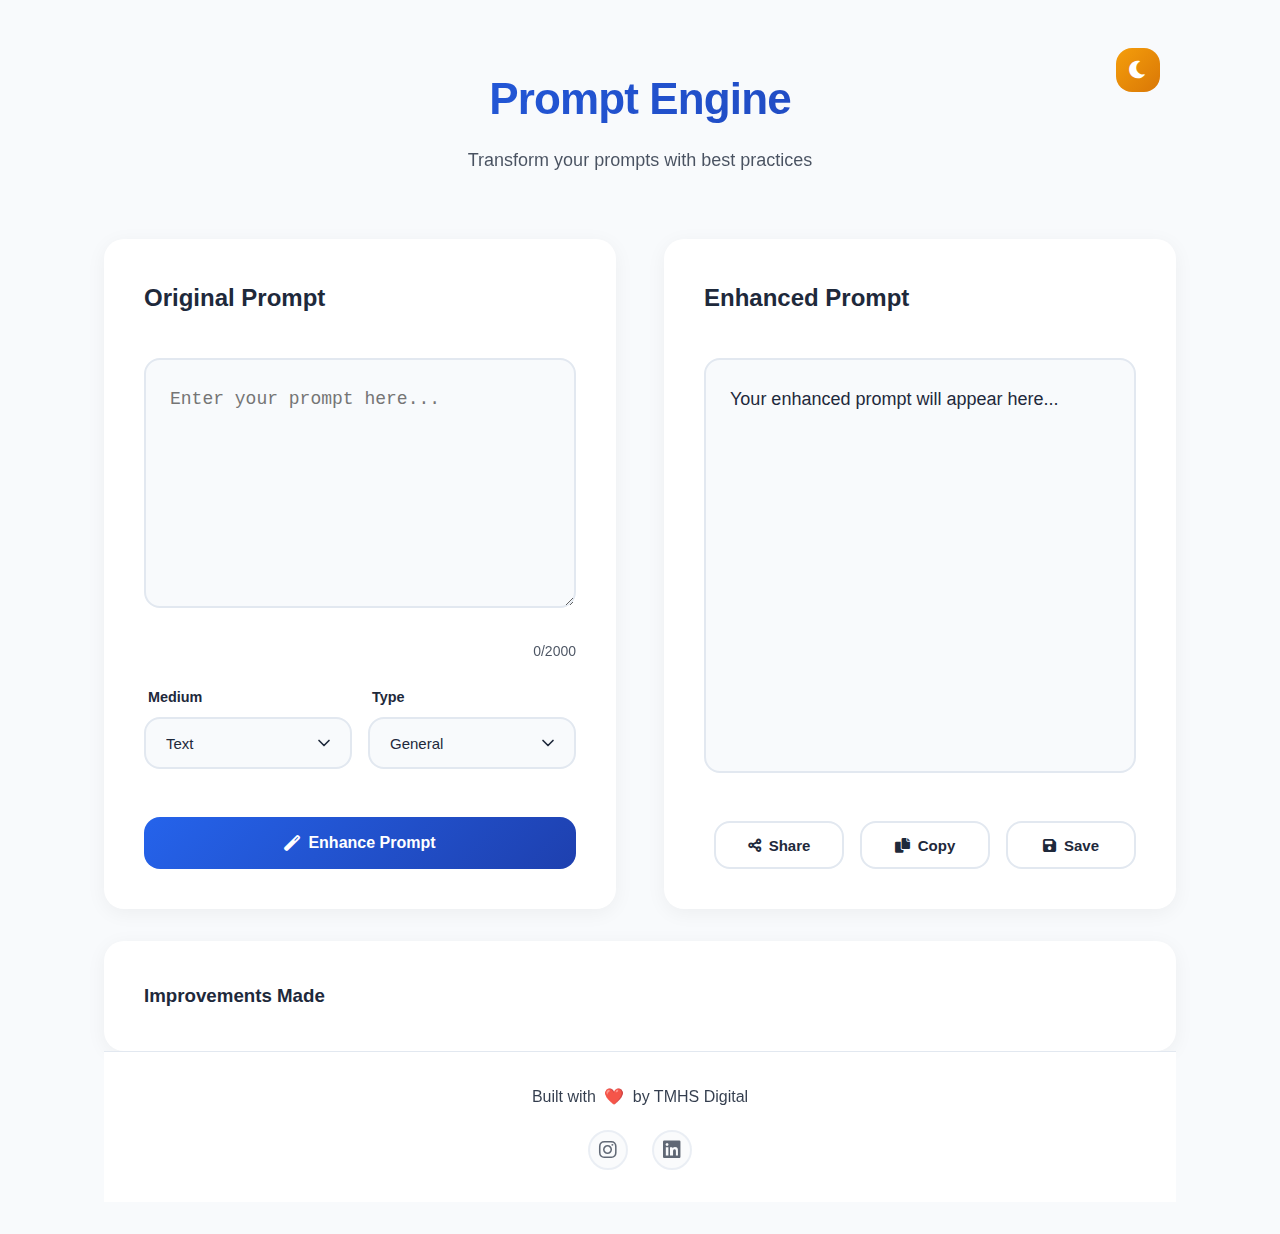
==== commit 282fadaf: "Refactor footer styles, add social media links, and adjust container for footer positioning" ====
--- a/index.html
+++ b/index.html
@@ -76,7 +76,7 @@
             </div>
         </main>
 
-        <!-- Include Footer -->
+        <!-- Footer Container -->
         <div id="footer-container"></div>
     </div>
 
--- a/css/styles.css
+++ b/css/styles.css
@@ -993,6 +993,9 @@
     text-align: center;
     border-top: 1px solid var(--border-color);
     background: white;
+    width: 100%;
+    position: relative;
+    bottom: 0;
 }
 
 .dark-mode .site-footer {
@@ -1073,24 +1076,29 @@
 }
 
 /* Social media brand colors on hover */
-.social-link[title*="GitHub"]:hover {
-    color: #333;
-    border-color: #333;
-}
-
-.dark-mode .social-link[title*="GitHub"]:hover {
-    color: #fff;
-    border-color: #fff;
-}
-
-.social-link[title*="Twitter"]:hover {
-    color: #1DA1F2;
-    border-color: #1DA1F2;
+.social-link[title*="Instagram"]:hover {
+    color: #E4405F;
+    border-color: #E4405F;
+    background: radial-gradient(circle at 30% 107%, #fdf497 0%, #fdf497 5%, #fd5949 45%,#d6249f 60%,#285AEB 90%);
+    -webkit-background-clip: text;
+    background-clip: text;
+    -webkit-text-fill-color: transparent;
 }
 
 .social-link[title*="LinkedIn"]:hover {
     color: #0077B5;
     border-color: #0077B5;
+}
+
+/* Container adjustments to ensure footer stays at bottom */
+.container {
+    min-height: 100vh;
+    display: flex;
+    flex-direction: column;
+}
+
+main {
+    flex: 1 0 auto;
 }
 
 @keyframes heartbeat {
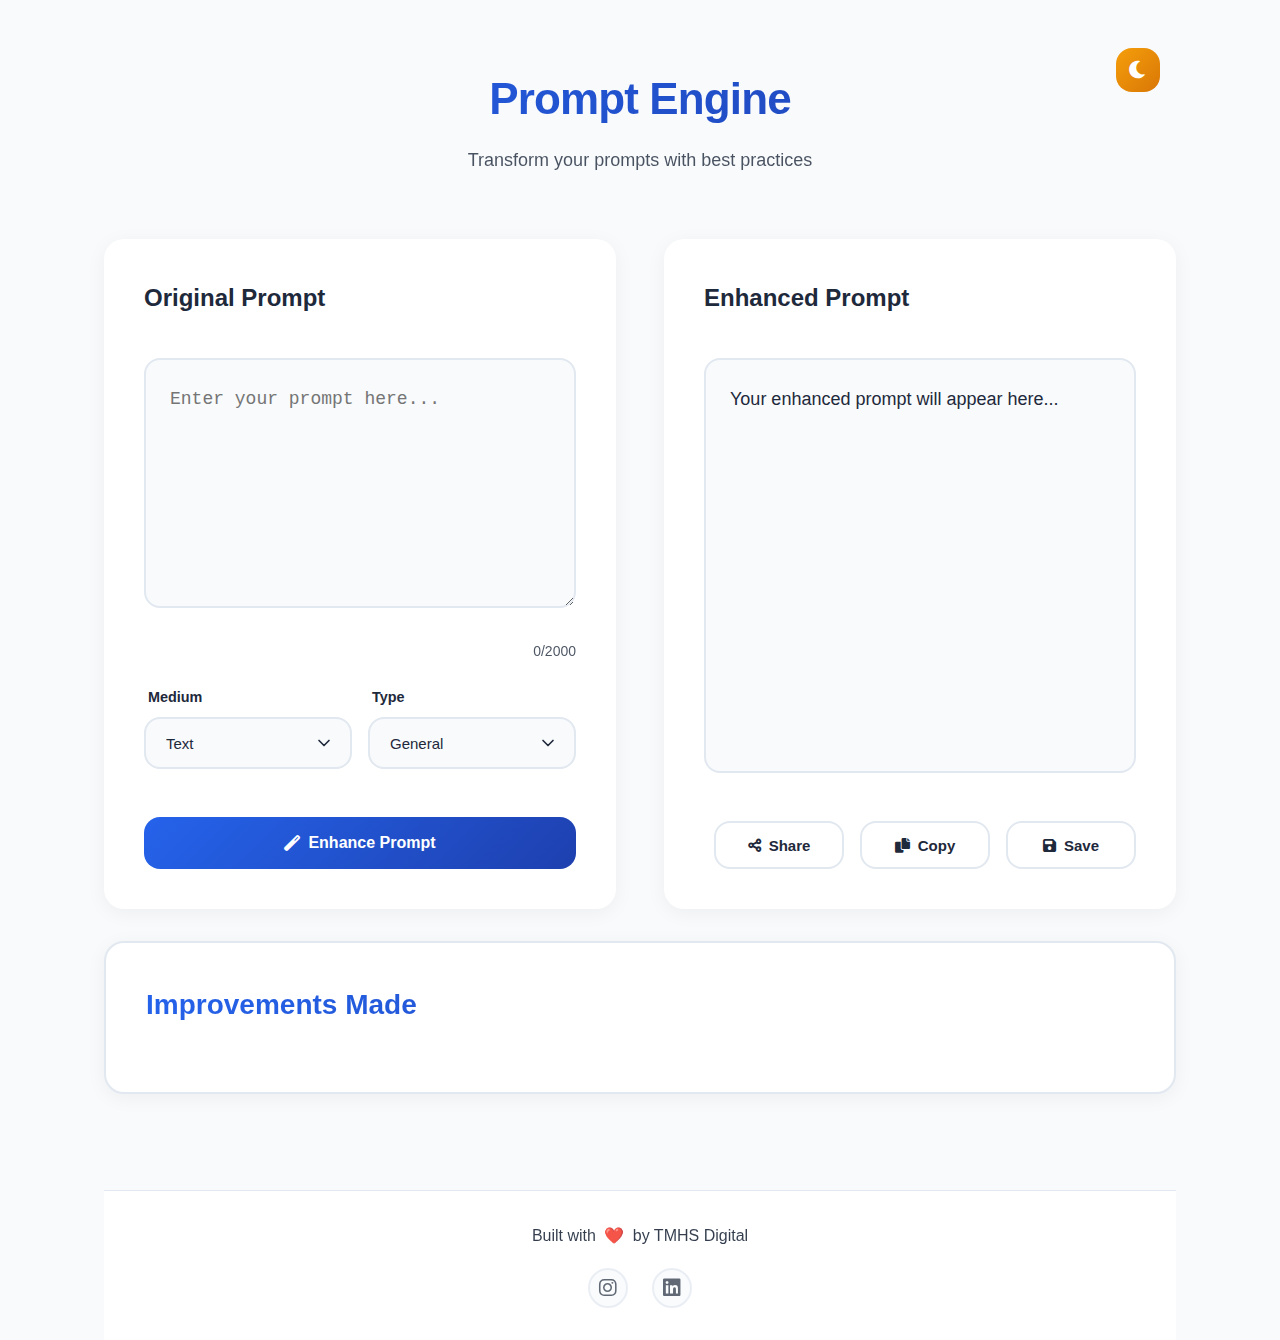
==== commit 6f773033: "Refactor UI styles for improvements list and prompt section" ====
--- a/index.html
+++ b/index.html
@@ -71,8 +71,8 @@
             </div>
 
             <div class="improvements-section">
-                <h3>Improvements Made</h3>
-                <ul id="improvementsList"></ul>
+                <h2>Improvements Made</h2>
+                <ul id="improvementsList" aria-label="List of improvements made to the prompt"></ul>
             </div>
         </main>
 
--- a/css/styles.css
+++ b/css/styles.css
@@ -39,6 +39,7 @@
     min-height: 100vh;
     display: flex;
     flex-direction: column;
+    padding-bottom: 0;
 }
 
 /* Header */
@@ -337,12 +338,92 @@
     padding: 2.5rem;
     border-radius: 1.25rem;
     box-shadow: 0 4px 20px rgba(0, 0, 0, 0.05);
-    margin-top: 2rem;
+    margin-bottom: 4rem;
+    border: 2px solid var(--border-color);
 }
 
 .dark-mode .improvements-section {
     background: var(--dark-surface);
     box-shadow: 0 4px 20px rgba(0, 0, 0, 0.2);
+    border-color: var(--dark-border);
+}
+
+/* Improvements List */
+#improvementsList {
+    display: grid;
+    gap: 1.25rem;
+    grid-template-columns: repeat(auto-fit, minmax(300px, 1fr));
+    list-style: none;
+    padding: 0;
+    margin: 0;
+}
+
+#improvementsList li {
+    background: var(--background-color);
+    padding: 1.5rem;
+    border-radius: 1rem;
+    border: 2px solid var(--border-color);
+    display: flex;
+    align-items: flex-start;
+    gap: 1rem;
+    transition: all 0.2s ease;
+    line-height: 1.6;
+    font-size: 1rem;
+    color: var(--text-color);
+}
+
+.improvement-text {
+    flex: 1;
+    display: block;
+    padding: 0.25rem 0;
+}
+
+.dark-mode #improvementsList li {
+    background: var(--dark-bg);
+    border-color: var(--dark-border);
+    color: var(--dark-text);
+}
+
+#improvementsList li::before {
+    content: "✓";
+    display: flex;
+    align-items: center;
+    justify-content: center;
+    width: 28px;
+    height: 28px;
+    background: var(--success-color);
+    color: white;
+    border-radius: 50%;
+    flex-shrink: 0;
+    font-size: 1rem;
+    margin-top: 0.125rem;
+    box-shadow: 0 2px 8px rgba(16, 185, 129, 0.2);
+}
+
+.dark-mode #improvementsList li::before {
+    box-shadow: 0 2px 8px rgba(16, 185, 129, 0.4);
+}
+
+#improvementsList li:hover {
+    transform: translateY(-2px);
+    box-shadow: 0 8px 24px rgba(0, 0, 0, 0.05);
+    border-color: var(--primary-color);
+}
+
+.dark-mode #improvementsList li:hover {
+    box-shadow: 0 8px 24px rgba(0, 0, 0, 0.2);
+    border-color: var(--primary-color);
+    background: var(--dark-hover);
+}
+
+.improvements-section h2 {
+    font-size: 1.75rem;
+    font-weight: 700;
+    margin-bottom: 1.5rem;
+    background: linear-gradient(135deg, var(--primary-color), var(--secondary-color));
+    -webkit-background-clip: text;
+    background-clip: text;
+    -webkit-text-fill-color: transparent;
 }
 
 /* Actions section */
@@ -836,53 +917,6 @@
     to { transform: rotate(360deg); }
 }
 
-/* Improvements List */
-#improvementsList {
-    display: grid;
-    gap: 1.25rem;
-    grid-template-columns: repeat(auto-fit, minmax(300px, 1fr));
-}
-
-#improvementsList li {
-    background: var(--background-color);
-    padding: 1.25rem;
-    border-radius: 1rem;
-    border: 2px solid var(--border-color);
-    display: flex;
-    align-items: flex-start;
-    gap: 1rem;
-    transition: all 0.2s ease;
-}
-
-.dark-mode #improvementsList li {
-    background: var(--dark-bg);
-    border-color: var(--dark-border);
-}
-
-#improvementsList li::before {
-    content: "✓";
-    display: flex;
-    align-items: center;
-    justify-content: center;
-    width: 24px;
-    height: 24px;
-    background: var(--success-color);
-    color: white;
-    border-radius: 50%;
-    flex-shrink: 0;
-    font-size: 0.875rem;
-    margin-top: 0.125rem;
-}
-
-#improvementsList li:hover {
-    transform: translateY(-2px);
-    box-shadow: 0 4px 12px rgba(0, 0, 0, 0.05);
-}
-
-.dark-mode #improvementsList li:hover {
-    box-shadow: 0 4px 12px rgba(0, 0, 0, 0.2);
-}
-
 /* Mobile Adjustments */
 @media (max-width: 768px) {
     header {
@@ -994,8 +1028,6 @@
     border-top: 1px solid var(--border-color);
     background: white;
     width: 100%;
-    position: relative;
-    bottom: 0;
 }
 
 .dark-mode .site-footer {
@@ -1095,10 +1127,12 @@
     min-height: 100vh;
     display: flex;
     flex-direction: column;
+    padding-bottom: 0;
 }
 
 main {
     flex: 1 0 auto;
+    margin-bottom: 2rem;
 }
 
 @keyframes heartbeat {
@@ -1126,4 +1160,15 @@
     clip: rect(0, 0, 0, 0);
     white-space: nowrap;
     border: 0;
+}
+
+/* Responsive adjustments */
+@media (max-width: 768px) {
+    .improvements-section {
+        margin-bottom: 3rem;
+    }
+
+    main {
+        margin-bottom: 1.5rem;
+    }
 }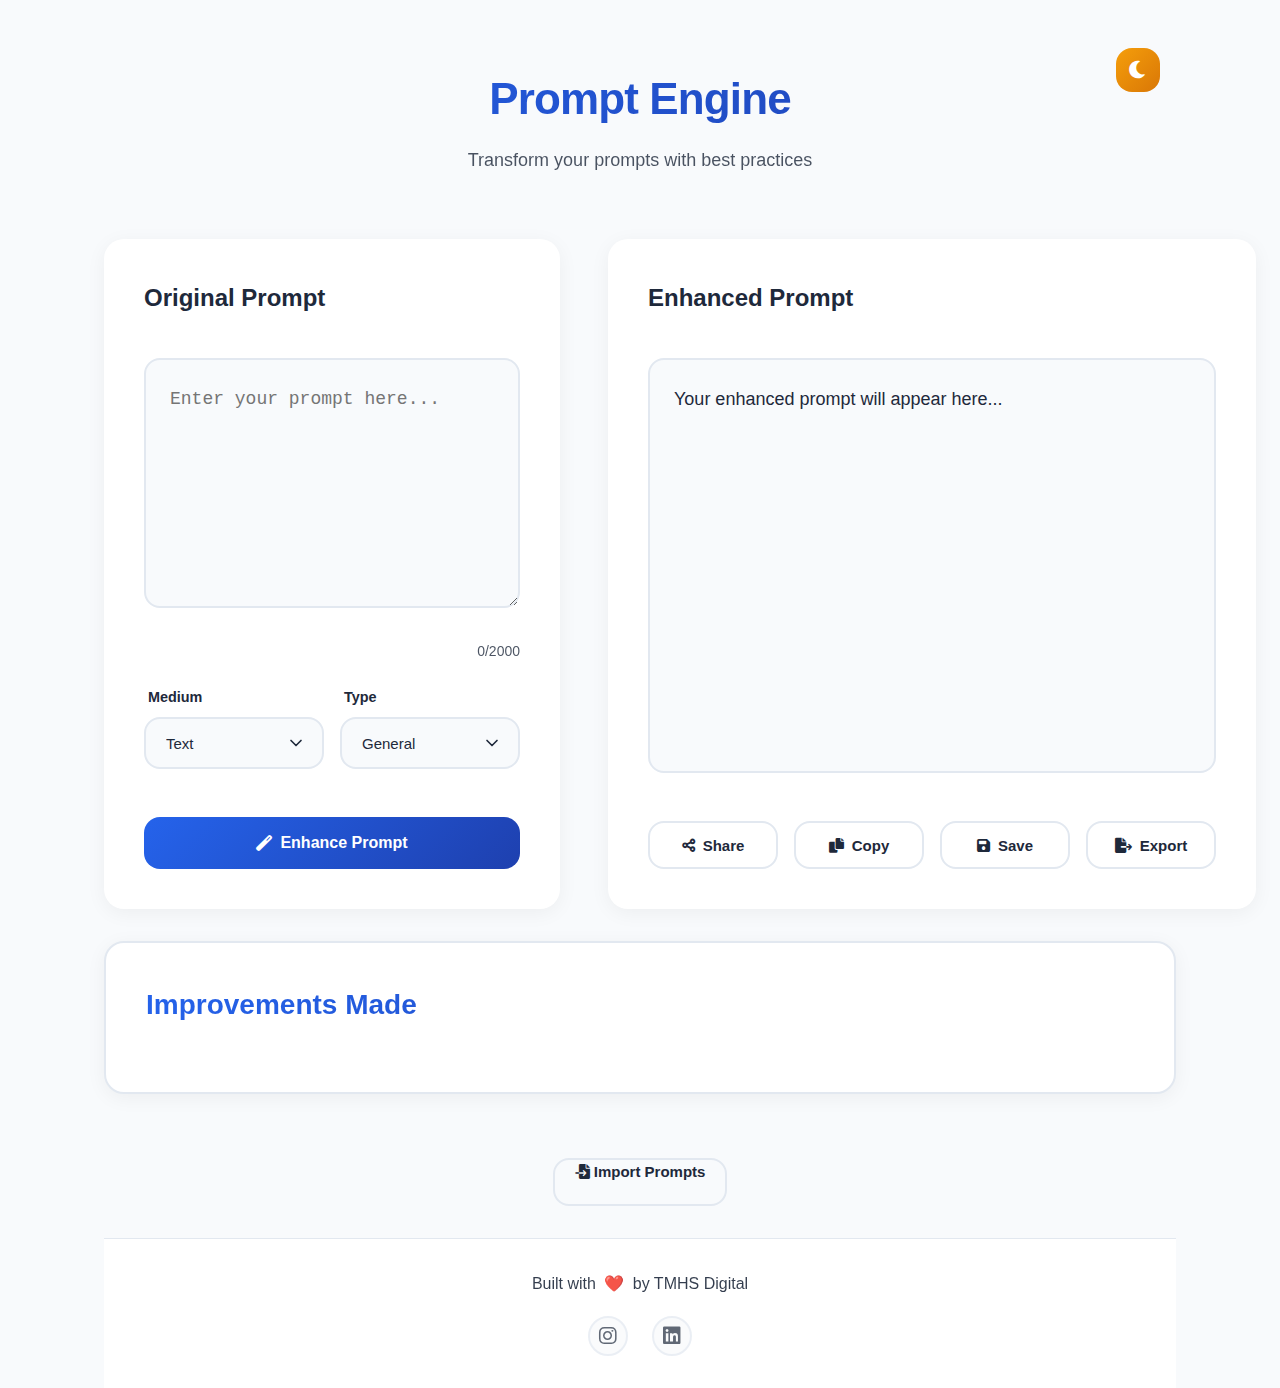
==== commit 33211f24: "Add PWA support with icon generation, service worker, and manifest" ====
--- a/index.html
+++ b/index.html
@@ -4,9 +4,15 @@
     <meta charset="UTF-8">
     <meta name="viewport" content="width=device-width, initial-scale=1.0">
     <meta name="theme-color" content="#f8fafc">
+    <meta name="description" content="Transform your AI prompts with best practices and smart enhancements">
     <title>Prompt Engine - Transform Your Prompts</title>
     <link rel="stylesheet" href="css/styles.css">
     <link rel="stylesheet" href="https://cdnjs.cloudflare.com/ajax/libs/font-awesome/6.0.0/css/all.min.css">
+    <!-- PWA Support -->
+    <link rel="manifest" href="manifest.webmanifest">
+    <!-- Use a favicon from favicon.io as a fallback until custom icons are generated -->
+    <link rel="apple-touch-icon" href="https://cdn.jsdelivr.net/gh/favicon-generator/favicon-generator@master/favicons/apple-touch-icon.png">
+    <link rel="icon" href="https://cdn.jsdelivr.net/gh/favicon-generator/favicon-generator@master/favicons/favicon.ico">
 </head>
 <body>
     <div class="container">
@@ -14,6 +20,9 @@
             <div class="feature-buttons">
                 <button id="darkModeBtn" class="feature-btn" title="Toggle Dark Mode" aria-label="Toggle Dark Mode">
                     <i class="fas fa-moon"></i>
+                </button>
+                <button id="installPwaBtn" class="feature-btn" title="Install App" aria-label="Install App" style="display: none;">
+                    <i class="fas fa-download"></i>
                 </button>
             </div>
             <h1>Prompt Engine</h1>
@@ -66,6 +75,9 @@
                         <button id="saveBtn" class="secondary-btn" title="Save Prompt">
                             <i class="fas fa-save"></i> Save
                         </button>
+                        <button id="exportBtn" class="secondary-btn" title="Export Prompt">
+                            <i class="fas fa-file-export"></i> Export
+                        </button>
                     </div>
                 </div>
             </div>
@@ -73,6 +85,16 @@
             <div class="improvements-section">
                 <h2>Improvements Made</h2>
                 <ul id="improvementsList" aria-label="List of improvements made to the prompt"></ul>
+            </div>
+
+            <!-- Import prompt section -->
+            <div class="import-section" style="margin-top: 1rem; text-align: center;">
+                <label for="importFile" class="import-label">
+                    <span class="secondary-btn" style="display: inline-block; cursor: pointer;">
+                        <i class="fas fa-file-import"></i> Import Prompts
+                    </span>
+                    <input type="file" id="importFile" accept=".json,.txt" style="display: none;">
+                </label>
             </div>
         </main>
 
@@ -85,11 +107,29 @@
         <div class="saved-prompts-content">
             <div class="saved-prompts-header">
                 <h3>Saved Prompts</h3>
-                <button class="close-viewer-btn" title="Close saved prompts" aria-label="Close saved prompts">
-                    <i class="fas fa-times" aria-hidden="true"></i>
-                </button>
+                <div class="saved-prompts-controls">
+                    <input type="text" id="promptSearchField" placeholder="Search prompts..." aria-label="Search prompts">
+                    <button class="close-viewer-btn" title="Close saved prompts" aria-label="Close saved prompts">
+                        <i class="fas fa-times" aria-hidden="true"></i>
+                    </button>
+                </div>
             </div>
             <div class="saved-prompts-list"></div>
+        </div>
+    </div>
+
+    <!-- Notification system -->
+    <div id="notification" class="notification" role="alert" aria-live="assertive"></div>
+
+    <!-- Confirmation dialog -->
+    <div id="confirmDialog" class="modal" style="display: none;">
+        <div class="modal-content">
+            <h4 id="confirmTitle">Confirmation</h4>
+            <p id="confirmMessage">Are you sure you want to proceed?</p>
+            <div class="modal-actions">
+                <button id="confirmCancel" class="secondary-btn">Cancel</button>
+                <button id="confirmOk" class="primary-btn">OK</button>
+            </div>
         </div>
     </div>
 
@@ -100,6 +140,40 @@
     <script type="module" src="js/features/promptValidator.js"></script>
     <script type="module" src="js/features/promptEnhancer.js"></script>
     <script type="module" src="js/features/shareFeatures.js"></script>
+    <script type="module" src="js/features/storageManager.js"></script>
     <script type="module" src="js/main.js"></script>
+
+    <!-- PWA Registration -->
+    <script>
+        if ('serviceWorker' in navigator) {
+            window.addEventListener('load', () => {
+                navigator.serviceWorker.register('./sw.js')
+                    .then(reg => console.log('Service Worker registered'))
+                    .catch(err => console.log('Service Worker registration failed:', err));
+            });
+        }
+
+        // PWA Installation
+        let deferredPrompt;
+        window.addEventListener('beforeinstallprompt', (e) => {
+            e.preventDefault();
+            deferredPrompt = e;
+            // Show the install button
+            document.getElementById('installPwaBtn').style.display = 'inline-block';
+        });
+
+        document.getElementById('installPwaBtn').addEventListener('click', () => {
+            if (deferredPrompt) {
+                deferredPrompt.prompt();
+                deferredPrompt.userChoice.then((choiceResult) => {
+                    if (choiceResult.outcome === 'accepted') {
+                        console.log('User accepted the install prompt');
+                        document.getElementById('installPwaBtn').style.display = 'none';
+                    }
+                    deferredPrompt = null;
+                });
+            }
+        });
+    </script>
 </body>
 </html> --- a/css/styles.css
+++ b/css/styles.css
@@ -1171,4 +1171,221 @@
     main {
         margin-bottom: 1.5rem;
     }
+}
+
+/* Import/Export Buttons */
+.import-section {
+    margin-top: 2rem;
+    text-align: center;
+}
+
+.import-label {
+    cursor: pointer;
+    display: inline-block;
+}
+
+.import-label input[type="file"] {
+    display: none;
+}
+
+/* Search field in saved prompts */
+.saved-prompts-controls {
+    display: flex;
+    align-items: center;
+    gap: 0.5rem;
+}
+
+#promptSearchField {
+    flex: 1;
+    padding: 0.5rem;
+    border: 1px solid #e2e8f0;
+    border-radius: 4px;
+    font-size: 0.9rem;
+    background-color: #f8fafc;
+}
+
+.dark-mode #promptSearchField {
+    background-color: #1e293b;
+    border-color: #334155;
+    color: #f8fafc;
+}
+
+/* Modal Dialog */
+.modal {
+    position: fixed;
+    top: 0;
+    left: 0;
+    width: 100%;
+    height: 100%;
+    background-color: rgba(0, 0, 0, 0.5);
+    display: flex;
+    justify-content: center;
+    align-items: center;
+    z-index: 1000;
+}
+
+.modal-content {
+    background-color: #fff;
+    border-radius: 8px;
+    box-shadow: 0 4px 12px rgba(0, 0, 0, 0.1);
+    padding: 1.5rem;
+    width: 90%;
+    max-width: 500px;
+}
+
+.dark-mode .modal-content {
+    background-color: #1e293b;
+    color: #f8fafc;
+}
+
+.modal h4 {
+    margin-top: 0;
+    font-size: 1.25rem;
+    font-weight: 600;
+}
+
+.modal-actions {
+    display: flex;
+    justify-content: flex-end;
+    gap: 0.75rem;
+    margin-top: 1.5rem;
+}
+
+/* Character counter warning */
+.char-counter.warning {
+    color: #e53e3e;
+}
+
+.dark-mode .char-counter.warning {
+    color: #fc8181;
+}
+
+/* Loading indicator */
+.loading {
+    display: flex;
+    justify-content: center;
+    align-items: center;
+    padding: 2rem;
+    color: #64748b;
+}
+
+.loading i {
+    margin-right: 0.5rem;
+    animation: spin 1s linear infinite;
+}
+
+/* Tooltip Styles */
+[data-tooltip] {
+    position: relative;
+    cursor: help;
+}
+
+[data-tooltip]::after {
+    content: attr(data-tooltip);
+    position: absolute;
+    bottom: 125%;
+    left: 50%;
+    transform: translateX(-50%);
+    padding: 0.5rem;
+    background-color: #334155;
+    color: #f8fafc;
+    border-radius: 4px;
+    font-size: 0.875rem;
+    white-space: nowrap;
+    opacity: 0;
+    visibility: hidden;
+    transition: opacity 0.2s ease;
+    z-index: 100;
+}
+
+[data-tooltip]:hover::after {
+    opacity: 1;
+    visibility: visible;
+}
+
+.dark-mode [data-tooltip]::after {
+    background-color: #f8fafc;
+    color: #334155;
+}
+
+/* Analytics styling */
+.analytics-section {
+    margin-top: 2rem;
+    padding: 1rem;
+    border-radius: 8px;
+    background-color: #f8fafc;
+    box-shadow: 0 2px 4px rgba(0, 0, 0, 0.05);
+}
+
+.dark-mode .analytics-section {
+    background-color: #1e293b;
+}
+
+.analytics-title {
+    margin-bottom: 1rem;
+    font-size: 1.25rem;
+    font-weight: 600;
+}
+
+.analytics-grid {
+    display: grid;
+    grid-template-columns: repeat(auto-fill, minmax(200px, 1fr));
+    gap: 1rem;
+}
+
+.analytics-card {
+    padding: 1rem;
+    background-color: #fff;
+    border-radius: 6px;
+    box-shadow: 0 1px 3px rgba(0, 0, 0, 0.1);
+}
+
+.dark-mode .analytics-card {
+    background-color: #334155;
+}
+
+.analytics-chart {
+    width: 100%;
+    height: 200px;
+    margin-top: 1rem;
+}
+
+/* Responsive fixes */
+@media (max-width: 768px) {
+    .saved-prompts-controls {
+        flex-direction: column;
+        align-items: stretch;
+    }
+    
+    #promptSearchField {
+        margin-bottom: 0.5rem;
+    }
+    
+    .modal-content {
+        padding: 1rem;
+        width: 95%;
+    }
+    
+    .analytics-grid {
+        grid-template-columns: 1fr;
+    }
+}
+
+/* PWA install button */
+#installPwaBtn {
+    background-color: #3b82f6;
+    color: white;
+}
+
+.dark-mode #installPwaBtn {
+    background-color: #60a5fa;
+    color: #1e293b;
+}
+
+#installPwaBtn:hover {
+    background-color: #2563eb;
+}
+
+.dark-mode #installPwaBtn:hover {
+    background-color: #93c5fd;
 }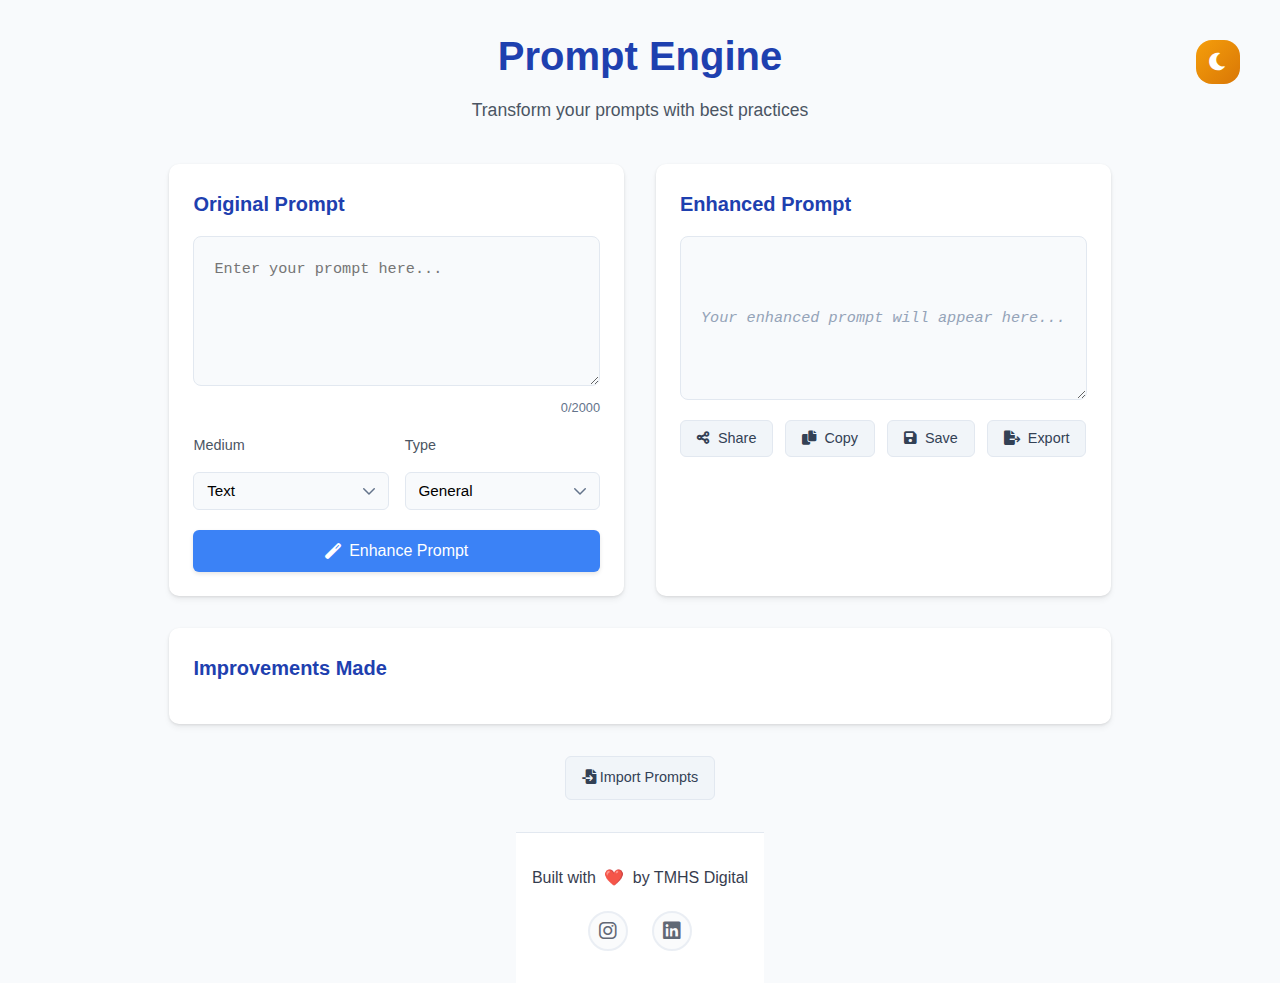
==== commit 3ca5d17a: "Enhance UI responsiveness and performance with CDN preconnect and styling updates" ====
--- a/index.html
+++ b/index.html
@@ -13,6 +13,8 @@
     <!-- Use a favicon from favicon.io as a fallback until custom icons are generated -->
     <link rel="apple-touch-icon" href="https://cdn.jsdelivr.net/gh/favicon-generator/favicon-generator@master/favicons/apple-touch-icon.png">
     <link rel="icon" href="https://cdn.jsdelivr.net/gh/favicon-generator/favicon-generator@master/favicons/favicon.ico">
+    <!-- Preconnect to CDN -->
+    <link rel="preconnect" href="https://cdnjs.cloudflare.com">
 </head>
 <body>
     <div class="container">
@@ -88,7 +90,7 @@
             </div>
 
             <!-- Import prompt section -->
-            <div class="import-section" style="margin-top: 1rem; text-align: center;">
+            <div class="import-section">
                 <label for="importFile" class="import-label">
                     <span class="secondary-btn" style="display: inline-block; cursor: pointer;">
                         <i class="fas fa-file-import"></i> Import Prompts
--- a/css/styles.css
+++ b/css/styles.css
@@ -33,64 +33,79 @@
 
 /* Layout */
 .container {
-    max-width: 1200px;
+    max-width: 1400px;
     margin: 0 auto;
-    padding: 2rem 4rem;
+    padding: 1.5rem;
+    display: flex;
+    flex-direction: column;
+    align-items: center;
     min-height: 100vh;
-    display: flex;
-    flex-direction: column;
-    padding-bottom: 0;
 }
 
 /* Header */
 header {
     text-align: center;
-    margin-bottom: 4rem;
+    margin-bottom: 2.5rem;
+    width: 100%;
     position: relative;
-    padding-top: 2rem;
 }
 
 header h1 {
-    font-size: 2.75rem;
-    font-weight: 800;
-    background: linear-gradient(135deg, var(--primary-color), var(--secondary-color));
-    -webkit-background-clip: text;
-    background-clip: text;
-    -webkit-text-fill-color: transparent;
-    margin-bottom: 0.75rem;
-    letter-spacing: -0.02em;
+    margin: 0;
+    font-size: 2.5rem;
+    font-weight: 700;
+    color: #1e40af;
+    margin-bottom: 0.5rem;
+}
+
+.dark-mode header h1 {
+    color: #60a5fa;
 }
 
 header p {
-    color: var(--text-color);
-    opacity: 0.8;
-    font-size: 1.125rem;
-    font-weight: 500;
+    margin: 0;
+    font-size: 1.1rem;
+    color: #4b5563;
+    max-width: 600px;
+    margin: 0 auto;
+}
+
+.dark-mode header p {
+    color: #cbd5e1;
 }
 
 /* Main Content */
 .prompt-container {
     display: grid;
-    grid-template-columns: repeat(2, 1fr);
-    gap: 3rem;
+    grid-template-columns: 1fr 1fr;
+    gap: 2rem;
     margin-bottom: 2rem;
+    width: 100%;
+    max-width: 1600px;
 }
 
 .input-section, .output-section {
-    background: white;
-    padding: 2.5rem;
-    border-radius: 1.25rem;
-    box-shadow: 0 4px 20px rgba(0, 0, 0, 0.05);
-    display: flex;
-    flex-direction: column;
-    gap: 1.5rem;
+    background-color: #ffffff;
+    border-radius: 10px;
+    box-shadow: 0 4px 6px rgba(0, 0, 0, 0.05), 0 1px 3px rgba(0, 0, 0, 0.1);
+    padding: 1.5rem;
+    width: 100%;
+    box-sizing: border-box;
+}
+
+.dark-mode .input-section,
+.dark-mode .output-section {
+    background-color: #1e293b;
+    color: #f8fafc;
+    box-shadow: 0 4px 6px rgba(0, 0, 0, 0.2), 0 1px 3px rgba(0, 0, 0, 0.4);
 }
 
 /* Form Elements */
 .prompt-type-section {
-    display: flex;
+    display: grid;
+    grid-template-columns: 1fr 1fr;
     gap: 1rem;
-    margin-bottom: 1.5rem;
+    margin: 1rem 0 1.25rem;
 }
 
 .select-group {
@@ -101,32 +116,36 @@
 }
 
 .select-group label {
+    display: block;
+    margin-bottom: 0.4rem;
     font-size: 0.9rem;
-    color: var(--text-color);
-    font-weight: 600;
-    margin-left: 0.25rem;
+    font-weight: 500;
+    color: #4b5563;
+}
+
+.dark-mode .select-group label {
+    color: #cbd5e1;
 }
 
 .form-select {
-    padding: 0.875rem 1.25rem;
-    border: 2px solid var(--border-color);
-    border-radius: 1rem;
-    background-color: var(--background-color);
-    color: var(--text-color);
-    font-size: 0.9375rem;
-    font-weight: 500;
-    cursor: pointer;
-    transition: all 0.2s ease, opacity 0.15s ease;
-    -webkit-appearance: none;
-    -moz-appearance: none;
     appearance: none;
-    background-image: url("data:image/svg+xml,%3csvg xmlns='http://www.w3.org/2000/svg' viewBox='0 0 24 24' fill='none' stroke='%231e293b' stroke-width='2' stroke-linecap='round' stroke-linejoin='round'%3e%3cpolyline points='6 9 12 15 18 9'%3e%3c/polyline%3e%3c/svg%3e");
+    background-color: #f8fafc;
+    border: 1px solid #e2e8f0;
+    border-radius: 6px;
+    padding: 0.6rem 2rem 0.6rem 0.8rem;
+    font-size: 0.95rem;
+    width: 100%;
+    background-image: url("data:image/svg+xml;charset=utf-8,%3Csvg xmlns='http://www.w3.org/2000/svg' fill='none' viewBox='0 0 24 24' stroke='%2364748b'%3E%3Cpath stroke-linecap='round' stroke-linejoin='round' stroke-width='2' d='M19 9l-7 7-7-7'/%3E%3C/svg%3E");
     background-repeat: no-repeat;
-    background-position: right 1rem center;
-    background-size: 1.25rem;
-    padding-right: 2.5rem;
-    min-width: 180px;
-    height: 3.25rem;
+    background-position: right 0.6rem center;
+    background-size: 1.2em;
+}
+
+.dark-mode .form-select {
+    background-color: #1e293b;
+    border-color: #475569;
+    color: #f8fafc;
+    background-image: url("data:image/svg+xml;charset=utf-8,%3Csvg xmlns='http://www.w3.org/2000/svg' fill='none' viewBox='0 0 24 24' stroke='%2394a3b8'%3E%3Cpath stroke-linecap='round' stroke-linejoin='round' stroke-width='2' d='M19 9l-7 7-7-7'/%3E%3C/svg%3E");
 }
 
 .form-select option {
@@ -188,25 +207,14 @@
 }
 
 /* Responsive Design */
-@media (max-width: 768px) {
-    .container {
-        padding: 1rem;
-    }
-
+@media (max-width: 992px) {
     .prompt-container {
         grid-template-columns: 1fr;
-        gap: 2rem;
-    }
-
-    .prompt-type-section {
-        flex-direction: column;
-        gap: 1rem;
-    }
-
-    .form-select {
-        width: 100%;
-        min-width: 0;
-        height: 3rem;
+        gap: 1.5rem;
+    }
+    
+    .input-section, .output-section {
+        padding: 1.25rem;
     }
 }
 
@@ -247,201 +255,184 @@
 
 /* Add styles for buttons */
 .primary-btn {
-    background: linear-gradient(135deg, var(--primary-color), var(--secondary-color));
+    background-color: #3b82f6;
     color: white;
     border: none;
-    height: 3.25rem;
-    padding: 0 1.5rem;
-    border-radius: 1rem;
+    border-radius: 6px;
+    padding: 0.75rem 1.5rem;
     font-size: 1rem;
-    font-weight: 600;
-    cursor: pointer;
-    transition: all 0.2s ease;
-    min-width: 160px;
-    display: inline-flex;
+    font-weight: 500;
+    display: flex;
     align-items: center;
     justify-content: center;
     gap: 0.5rem;
+    cursor: pointer;
+    transition: background-color 0.2s;
+    box-shadow: 0 2px 4px rgba(0, 0, 0, 0.1);
+    width: 100%;
 }
 
 .primary-btn:hover {
-    transform: translateY(-1px);
-    box-shadow: 0 4px 12px rgba(37, 99, 235, 0.2);
+    background-color: #2563eb;
 }
 
 .secondary-btn {
-    background: transparent;
-    border: 2px solid var(--border-color);
-    color: var(--text-color);
-    height: 3rem;
-    padding: 0 1.25rem;
-    border-radius: 1rem;
-    font-size: 0.9375rem;
-    font-weight: 600;
-    cursor: pointer;
-    transition: all 0.2s ease;
-    min-width: 130px;
-    display: inline-flex;
+    background-color: #f1f5f9;
+    color: #334155;
+    border: 1px solid #e2e8f0;
+    border-radius: 6px;
+    padding: 0.6rem 1rem;
+    font-size: 0.9rem;
+    font-weight: 500;
+    display: flex;
     align-items: center;
     justify-content: center;
     gap: 0.5rem;
+    cursor: pointer;
+    transition: all 0.2s;
 }
 
 .secondary-btn:hover {
-    border-color: var(--primary-color);
-    color: var(--primary-color);
-    transform: translateY(-1px);
-    box-shadow: 0 4px 12px rgba(37, 99, 235, 0.1);
-}
-
-/* Dark mode button adjustments */
+    background-color: #e2e8f0;
+}
+
 .dark-mode .secondary-btn {
-    background: transparent;
-    border-color: var(--dark-border);
-    color: var(--dark-text);
+    background-color: #334155;
+    color: #f1f5f9;
+    border-color: #475569;
 }
 
 .dark-mode .secondary-btn:hover {
-    border-color: var(--primary-color);
-    color: var(--primary-color);
-    background-color: var(--dark-hover);
+    background-color: #475569;
 }
 
 /* Character counter styles */
 .char-counter {
-    font-size: 0.875rem;
-    color: var(--text-color);
-    opacity: 0.8;
+    font-size: 0.8rem;
+    color: #64748b;
     text-align: right;
-    margin-top: 0.5rem;
+    margin: 0.25rem 0 0.75rem;
 }
 
 .dark-mode .char-counter {
-    color: var(--dark-text);
+    color: #94a3b8;
 }
 
 /* Add styles for headings */
 h2 {
-    font-size: 1.5rem;
+    margin-top: 0;
+    margin-bottom: 1rem;
+    font-size: 1.25rem;
     font-weight: 600;
-    color: var(--text-color);
-    margin-bottom: 1rem;
+    color: #1e40af;
 }
 
 .dark-mode h2 {
-    color: var(--dark-text);
+    color: #60a5fa;
 }
 
 /* Improvements section */
 .improvements-section {
-    background: white;
-    padding: 2.5rem;
-    border-radius: 1.25rem;
-    box-shadow: 0 4px 20px rgba(0, 0, 0, 0.05);
-    margin-bottom: 4rem;
-    border: 2px solid var(--border-color);
+    background-color: #ffffff;
+    border-radius: 10px;
+    box-shadow: 0 4px 6px rgba(0, 0, 0, 0.05), 0 1px 3px rgba(0, 0, 0, 0.1);
+    padding: 1.5rem;
+    margin-bottom: 2rem;
+    width: 100%;
+    max-width: 1600px;
+    box-sizing: border-box;
 }
 
 .dark-mode .improvements-section {
-    background: var(--dark-surface);
-    box-shadow: 0 4px 20px rgba(0, 0, 0, 0.2);
-    border-color: var(--dark-border);
-}
-
-/* Improvements List */
+    background-color: #1e293b;
+    color: #f8fafc;
+    box-shadow: 0 4px 6px rgba(0, 0, 0, 0.2), 0 1px 3px rgba(0, 0, 0, 0.4);
+}
+
 #improvementsList {
-    display: grid;
-    gap: 1.25rem;
-    grid-template-columns: repeat(auto-fit, minmax(300px, 1fr));
     list-style: none;
     padding: 0;
     margin: 0;
+    display: grid;
+    grid-template-columns: repeat(auto-fill, minmax(300px, 1fr));
+    gap: 0.75rem;
 }
 
 #improvementsList li {
-    background: var(--background-color);
-    padding: 1.5rem;
-    border-radius: 1rem;
-    border: 2px solid var(--border-color);
-    display: flex;
-    align-items: flex-start;
-    gap: 1rem;
-    transition: all 0.2s ease;
-    line-height: 1.6;
-    font-size: 1rem;
-    color: var(--text-color);
+    position: relative;
+    padding: 0.6rem 0.75rem 0.6rem 1.75rem;
+    background-color: #f1f5f9;
+    border-radius: 6px;
+    font-size: 0.9rem;
+    line-height: 1.4;
+    display: flex;
+    align-items: center;
+    color: #334155;
+    transition: background-color 0.2s;
 }
 
 .improvement-text {
     flex: 1;
-    display: block;
-    padding: 0.25rem 0;
 }
 
 .dark-mode #improvementsList li {
-    background: var(--dark-bg);
-    border-color: var(--dark-border);
-    color: var(--dark-text);
+    background-color: #334155;
+    color: #f1f5f9;
 }
 
 #improvementsList li::before {
-    content: "✓";
-    display: flex;
-    align-items: center;
-    justify-content: center;
-    width: 28px;
-    height: 28px;
-    background: var(--success-color);
-    color: white;
+    content: '';
+    position: absolute;
+    left: 0.6rem;
+    width: 0.6rem;
+    height: 0.6rem;
+    background-color: #3b82f6;
     border-radius: 50%;
-    flex-shrink: 0;
-    font-size: 1rem;
-    margin-top: 0.125rem;
-    box-shadow: 0 2px 8px rgba(16, 185, 129, 0.2);
 }
 
 .dark-mode #improvementsList li::before {
-    box-shadow: 0 2px 8px rgba(16, 185, 129, 0.4);
+    background-color: #60a5fa;
 }
 
 #improvementsList li:hover {
-    transform: translateY(-2px);
-    box-shadow: 0 8px 24px rgba(0, 0, 0, 0.05);
-    border-color: var(--primary-color);
+    background-color: #e2e8f0;
 }
 
 .dark-mode #improvementsList li:hover {
-    box-shadow: 0 8px 24px rgba(0, 0, 0, 0.2);
-    border-color: var(--primary-color);
-    background: var(--dark-hover);
+    background-color: #475569;
 }
 
 .improvements-section h2 {
-    font-size: 1.75rem;
-    font-weight: 700;
-    margin-bottom: 1.5rem;
-    background: linear-gradient(135deg, var(--primary-color), var(--secondary-color));
-    -webkit-background-clip: text;
-    background-clip: text;
-    -webkit-text-fill-color: transparent;
+    margin-bottom: 1rem;
+}
+
+@media (max-width: 768px) {
+    #improvementsList {
+        grid-template-columns: 1fr;
+    }
+    
+    .improvements-section {
+        padding: 1.25rem;
+    }
 }
 
 /* Actions section */
 .actions {
     display: flex;
-    gap: 1rem;
-    justify-content: flex-end;
-    margin-top: 1.5rem;
-}
-
-@media (max-width: 768px) {
+    flex-wrap: wrap;
+    gap: 0.75rem;
+    margin-top: 1.25rem;
+}
+
+@media (max-width: 576px) {
     .actions {
-        flex-wrap: wrap;
+        flex-direction: column;
     }
     
-    .secondary-btn {
-        flex: 1;
-        min-width: 0;
+    .enhanced-output,
+    #originalPrompt {
+        padding: 1rem;
+        font-size: 0.9rem;
     }
 }
 
@@ -951,14 +942,6 @@
         border-radius: 0.875rem;
     }
 
-    #improvementsList {
-        grid-template-columns: 1fr;
-    }
-
-    .improvements-section {
-        padding: 1.5rem;
-    }
-
     .share-dialog-content,
     .saved-prompts-content {
         width: 95%;
@@ -1388,4 +1371,79 @@
 
 .dark-mode #installPwaBtn:hover {
     background-color: #93c5fd;
+}
+
+/* Enhanced prompt container styles */
+.enhanced-output {
+    background-color: #f8fafc;
+    border-radius: 8px;
+    padding: 1.25rem;
+    min-height: 150px;
+    border: 1px solid #e2e8f0;
+    word-wrap: break-word;
+    white-space: pre-wrap;
+    overflow-wrap: break-word;
+    font-family: 'Courier New', monospace;
+    font-size: 0.95rem;
+    line-height: 1.6;
+    max-height: 400px;
+    overflow-y: auto;
+    width: 100%;
+    box-sizing: border-box;
+}
+
+.dark-mode .enhanced-output {
+    background-color: #1e293b;
+    border-color: #334155;
+    color: #f8fafc;
+}
+
+/* Original prompt textarea */
+#originalPrompt {
+    background-color: #f8fafc;
+    border-radius: 8px;
+    padding: 1.25rem;
+    min-height: 150px;
+    border: 1px solid #e2e8f0;
+    width: 100%;
+    box-sizing: border-box;
+    font-family: 'Courier New', monospace;
+    font-size: 0.95rem;
+    line-height: 1.6;
+    resize: vertical;
+}
+
+.dark-mode #originalPrompt {
+    background-color: #1e293b;
+    border-color: #334155;
+    color: #f8fafc;
+}
+
+/* Placeholder styling */
+.placeholder {
+    color: #94a3b8;
+    font-style: italic;
+    margin: 0;
+}
+
+.dark-mode .placeholder {
+    color: #64748b;
+}
+
+/* Parameter highlighting for image prompts */
+.parameter {
+    display: inline-block;
+    background-color: rgba(37, 99, 235, 0.1);
+    border-radius: 4px;
+    padding: 2px 6px;
+    margin: 2px 0;
+    font-weight: 500;
+    color: #2563eb;
+    border: 1px solid rgba(37, 99, 235, 0.2);
+}
+
+.dark-mode .parameter {
+    background-color: rgba(96, 165, 250, 0.1);
+    color: #60a5fa;
+    border-color: rgba(96, 165, 250, 0.2);
 }